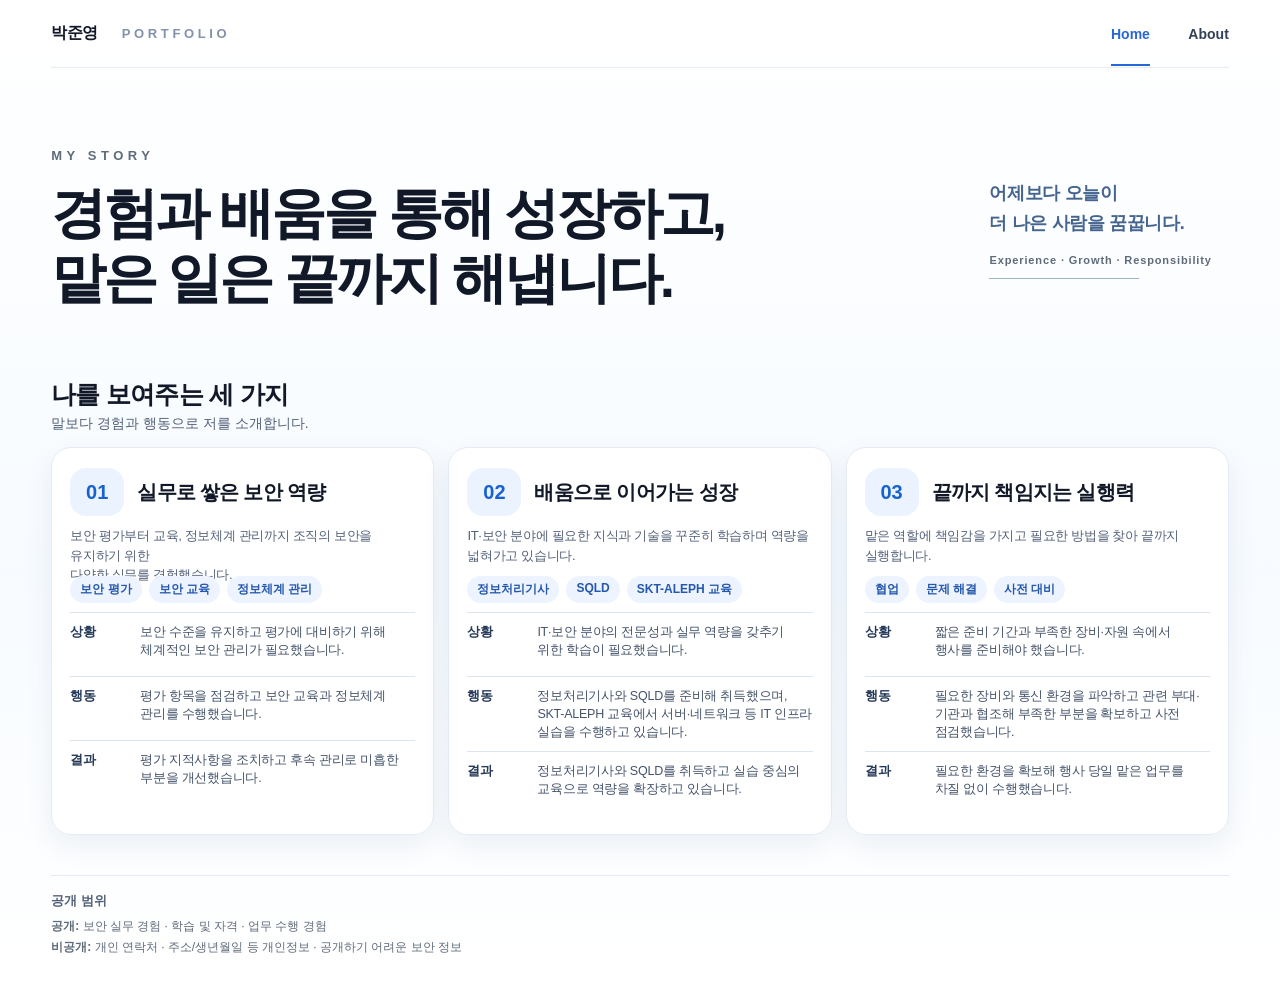
==== index.html @ 5adb41b0 "Add files via upload" ====
<!doctype html>
<html lang="ko">
<head>
<meta charset="utf-8">
<meta name="viewport" content="width=device-width, initial-scale=1">
<title>박준영 | About Me</title>
<style>
*{box-sizing:border-box}
:root{
  --ink:#111827; --muted:#536179; --blue:#2867d8;
  --line:#dbe4f0; --soft:#eef5ff; --bg:#f7fbff;
}
html{scroll-behavior:smooth}
body{
  margin:0;
  font-family:"Pretendard","Noto Sans KR","Malgun Gothic",sans-serif;
  color:var(--ink);
  background:linear-gradient(180deg,#fff 0%,#f7fbff 58%,#fff 100%);
}
.wrap{width:min(1500px,92vw);margin:auto}
header{
  height:68px; display:flex; align-items:center; justify-content:space-between;
  border-bottom:1px solid #e7edf5;
}
.brand{font-weight:900;letter-spacing:-.03em}
.brand span{margin-left:20px;color:#8392aa;font-size:13px;letter-spacing:.28em}
nav a{color:#334155;text-decoration:none;font-weight:700;margin-left:34px;font-size:14px}
nav a.active{color:var(--blue);padding-bottom:22px;border-bottom:2px solid var(--blue)}

.hero{
  min-height:310px;
  display:grid;grid-template-columns:1.12fr .88fr;align-items:center;gap:48px;
  padding:42px 0 30px;
  position:relative;
}
.hero::after{
  content:"";position:absolute;right:-4vw;top:0;width:49%;height:100%;z-index:-1;
  background:linear-gradient(145deg,rgba(232,243,255,.35),rgba(203,225,249,.45));
  border-radius:0 0 0 80px;
}
.eyebrow{color:#5f6b7a;font-size:13px;font-weight:800;letter-spacing:.35em;margin-bottom:18px}
h1{
  margin:0;
  font-size:clamp(48px,4.3vw,70px);
  line-height:1.17;
  letter-spacing:-.055em;
}
h1 .line{display:block}
.hero-note{
  justify-self:end;
  margin-right:10%;
  color:#2d67c7;
  font-size:20px;
  line-height:1.7;
  transform:rotate(-3deg);
  font-weight:700;
}
.hero-note::after{content:"";display:block;width:180px;border-top:2px solid #4b7ed0;margin-top:10px}

.section-head{margin:0 0 14px}
.section-head h2{font-size:25px;margin:0 0 4px;letter-spacing:-.03em}
.section-head p{margin:0;color:var(--muted);font-size:14px}

.cards{display:grid;grid-template-columns:repeat(3,1fr);gap:18px;padding-bottom:30px}
.card{
  background:rgba(255,255,255,.96);
  border:1px solid #e4ebf4;
  border-radius:20px;
  box-shadow:0 10px 28px rgba(31,64,112,.08);
  padding:20px 22px 18px;
}
.card-top{display:flex;align-items:center;gap:13px;margin-bottom:10px}
.num{
  min-width:54px;height:48px;border-radius:16px;background:#eaf3ff;
  color:#1761d1;font-weight:900;font-size:20px;
  display:flex;align-items:center;justify-content:center;
}
.card h3{margin:0;font-size:20px;letter-spacing:-.035em}
.summary{color:var(--muted);font-size:13px;line-height:1.5;margin:0 0 10px}
.tags{display:flex;flex-wrap:wrap;gap:7px;margin-bottom:12px}
.tag{
  background:#edf4ff;color:#2558ad;border-radius:999px;
  padding:5px 10px;font-size:12px;font-weight:800;
}
.details{border-top:1px solid var(--line)}
.row{
  display:grid;grid-template-columns:58px 1fr;gap:12px;
  padding:10px 0;border-bottom:1px solid var(--line);
}
.row:last-child{border-bottom:0;padding-bottom:0}
.label{font-size:13px;font-weight:900;color:#263a59}
.row p{margin:0;color:#44536a;font-size:12.5px;line-height:1.45}
footer{text-align:center;color:#8b9ab0;font-size:11px;letter-spacing:.22em;padding:2px 0 18px}

@media (max-width:999px){
  nav{display:none}
  .hero{grid-template-columns:1fr;min-height:auto;padding:36px 0 24px}
  .hero-note{display:none}
  .hero::after{display:none}
  h1{font-size:clamp(42px,10vw,62px)}
  .cards{grid-template-columns:1fr}
}
@media (min-width:1000px) and (max-height:820px){
  header{height:54px}
  nav a.active{padding-bottom:15px}
  .hero{min-height:235px;padding:25px 0 20px}
  .eyebrow{margin-bottom:10px}
  h1{font-size:52px;line-height:1.12}
  .hero-note{font-size:17px}
  .section-head{margin-bottom:8px}
  .section-head h2{font-size:21px}
  .card{padding:15px 17px 13px}
  .card-top{margin-bottom:7px}
  .num{height:40px;min-width:48px;font-size:17px}
  .card h3{font-size:17px}
  .summary{font-size:12px;margin-bottom:7px}
  .tags{margin-bottom:8px}
  .tag{font-size:11px;padding:4px 8px}
  .row{padding:7px 0;grid-template-columns:50px 1fr;gap:9px}
  .label{font-size:12px}
  .row p{font-size:11.5px;line-height:1.35}
}
@media (prefers-reduced-motion:reduce){html{scroll-behavior:auto}}
</style>

<style>
/* 세 카드의 태그/상황/행동/결과 시작선을 동일하게 정렬 */
@media (min-width:1000px){
  .card{
    display:grid;
    grid-template-rows:auto 3.1em 36px 1fr;
  }
  .card-top{align-self:start}
  .summary{
    min-height:3.1em;
    margin-bottom:0;
  }
  .tags{
    min-height:36px;
    align-content:start;
    margin-bottom:0;
  }
  .details{
    align-self:start;
  }
  .row{
    min-height:64px;
    align-items:start;
  }
}
</style>


<style>
/* 히어로 영역 최종 정리: 오른쪽 별도 구역 없이 하나의 배경 */
.hero{
  grid-template-columns:1.25fr .75fr !important;
  background:transparent !important;
}
.hero::after,
.hero::before{
  display:none !important;
}
.hero-note{
  justify-self:end !important;
  margin-right:4% !important;
  color:#45658f !important;
  font-size:18px !important;
  line-height:1.65 !important;
  transform:none !important;
  letter-spacing:-.02em !important;
}
.hero-note::after{
  width:150px !important;
  border-top:1px solid #9fb3cc !important;
  margin-top:9px !important;
}

/* 카드 문장이 글자 단위로 어색하게 끊기지 않도록 조정 */
.card,
.summary,
.row p{
  word-break:keep-all !important;
  overflow-wrap:break-word !important;
}
.summary{
  letter-spacing:-.025em !important;
}
.row p{
  letter-spacing:-.02em !important;
}

/* 데스크톱에서 필요한 문장은 자연스럽게 다음 줄로 */
@media (min-width:1000px){
  .card{
    padding-left:18px !important;
    padding-right:18px !important;
  }
  .cards{
    gap:14px !important;
  }
}
</style>

<style>
.hero-keywords{
  margin-top:12px;
  font-size:11px;
  font-weight:800;
  letter-spacing:.08em;
  color:#5f6b7a;
  white-space:nowrap;
}
</style>

<style>
.scope{
  margin-top:10px;
  padding:16px 0 22px;
  border-top:1px solid #e4ebf4;
  color:#5f6b7a;
}
.scope h2{
  margin:0 0 7px;
  font-size:13px;
  color:#536179;
}
.scope p{
  margin:3px 0;
  font-size:12px;
  line-height:1.5;
}
</style>


<style>
header nav a{
  position:relative;
}
header nav a.active{
  color:#2867d8;
}
</style>


<style>
header nav a.active{
  color:#2867d8;
}
</style>

</head>
<body>
<header class="wrap">
  <div class="brand">박준영 <span>PORTFOLIO</span></div>
  <nav aria-label="주요 메뉴">
    <a class="active" href="#home">Home</a>
    <a href="#about">About</a>
  </nav>
</header>

<main class="wrap">
  <section class="hero" id="home">
    <div>
      <div class="eyebrow">MY STORY</div>
      <h1><span class="line">경험과 배움을 통해 성장하고,</span><span class="line">맡은 일은 끝까지 해냅니다.</span></h1>
    </div>
    <div class="hero-note" aria-hidden="true">어제보다 오늘이<br>더 나은 사람을 꿈꿉니다.
      <div class="hero-keywords">Experience · Growth · Responsibility</div></div>
  </section>

  <section id="about">
    <div class="section-head">
      <h2>나를 보여주는 세 가지</h2>
      <p>말보다 경험과 행동으로 저를 소개합니다.</p>
    </div>

    <div class="cards" id="experience">
      <article class="card">
        <div class="card-top"><div class="num">01</div><h3>실무로 쌓은 보안 역량</h3></div>
        <p class="summary">보안 평가부터 교육, 정보체계 관리까지 조직의 보안을 유지하기 위한<br>다양한 실무를 경험했습니다.</p>
        <div class="tags"><span class="tag">보안 평가</span><span class="tag">보안 교육</span><span class="tag">정보체계 관리</span></div>
        <div class="details">
          <div class="row"><div class="label">상황</div><p>보안 수준을 유지하고 평가에 대비하기 위해 체계적인 보안 관리가 필요했습니다.</p></div>
          <div class="row"><div class="label">행동</div><p>평가 항목을 점검하고 보안 교육과 정보체계 관리를 수행했습니다.</p></div>
          <div class="row"><div class="label">결과</div><p>평가 지적사항을 조치하고 후속 관리로 미흡한 부분을 개선했습니다.</p></div>
        </div>
      </article>

      <article class="card">
        <div class="card-top"><div class="num">02</div><h3>배움으로 이어가는 성장</h3></div>
        <p class="summary">IT·보안 분야에 필요한 지식과 기술을 꾸준히 학습하며 역량을 넓혀가고 있습니다.</p>
        <div class="tags"><span class="tag">정보처리기사</span><span class="tag">SQLD</span><span class="tag">SKT-ALEPH 교육</span></div>
        <div class="details">
          <div class="row"><div class="label">상황</div><p>IT·보안 분야의 전문성과 실무 역량을 갖추기 위한 학습이 필요했습니다.</p></div>
          <div class="row"><div class="label">행동</div><p>정보처리기사와 SQLD를 준비해 취득했으며, SKT-ALEPH 교육에서 서버·네트워크 등 IT 인프라 실습을 수행하고 있습니다.</p></div>
          <div class="row"><div class="label">결과</div><p>정보처리기사와 SQLD를 취득하고 실습 중심의 교육으로 역량을 확장하고 있습니다.</p></div>
        </div>
      </article>

      <article class="card">
        <div class="card-top"><div class="num">03</div><h3>끝까지 책임지는 실행력</h3></div>
        <p class="summary">맡은 역할에 책임감을 가지고 필요한 방법을 찾아 끝까지 실행합니다.</p>
        <div class="tags"><span class="tag">협업</span><span class="tag">문제 해결</span><span class="tag">사전 대비</span></div>
        <div class="details">
          <div class="row"><div class="label">상황</div><p>짧은 준비 기간과 부족한 장비·자원 속에서 행사를 준비해야 했습니다.</p></div>
          <div class="row"><div class="label">행동</div><p>필요한 장비와 통신 환경을 파악하고 관련 부대·기관과 협조해 부족한 부분을 확보하고 사전 점검했습니다.</p></div>
          <div class="row"><div class="label">결과</div><p>필요한 환경을 확보해 행사 당일 맡은 업무를 차질 없이 수행했습니다.</p></div>
        </div>
      </article>
    </div>
  </section>
</main>

<section class="scope wrap" aria-labelledby="scope-title">
  <h2 id="scope-title">공개 범위</h2>
  <p><strong>공개:</strong> 보안 실무 경험 · 학습 및 자격 · 업무 수행 경험</p>
  <p><strong>비공개:</strong> 개인 연락처 · 주소/생년월일 등 개인정보 · 공개하기 어려운 보안 정보</p>
</section>



<script>
(() => {
  const homeLink = document.querySelector('header nav a[href="#home"]');
  const aboutLink = document.querySelector('header nav a[href="#about"]');
  if (!homeLink || !aboutLink) return;

  function setActive(target) {
    const aboutActive = target === 'about';
    homeLink.classList.toggle('active', !aboutActive);
    aboutLink.classList.toggle('active', aboutActive);
  }

  function updateNav() {
    setActive(window.scrollY > 20 ? 'about' : 'home');
  }

  homeLink.addEventListener('click', () => setActive('home'));
  aboutLink.addEventListener('click', () => setActive('about'));
  window.addEventListener('scroll', updateNav, { passive: true });

  updateNav();
})();
</script>

</body>
</html>
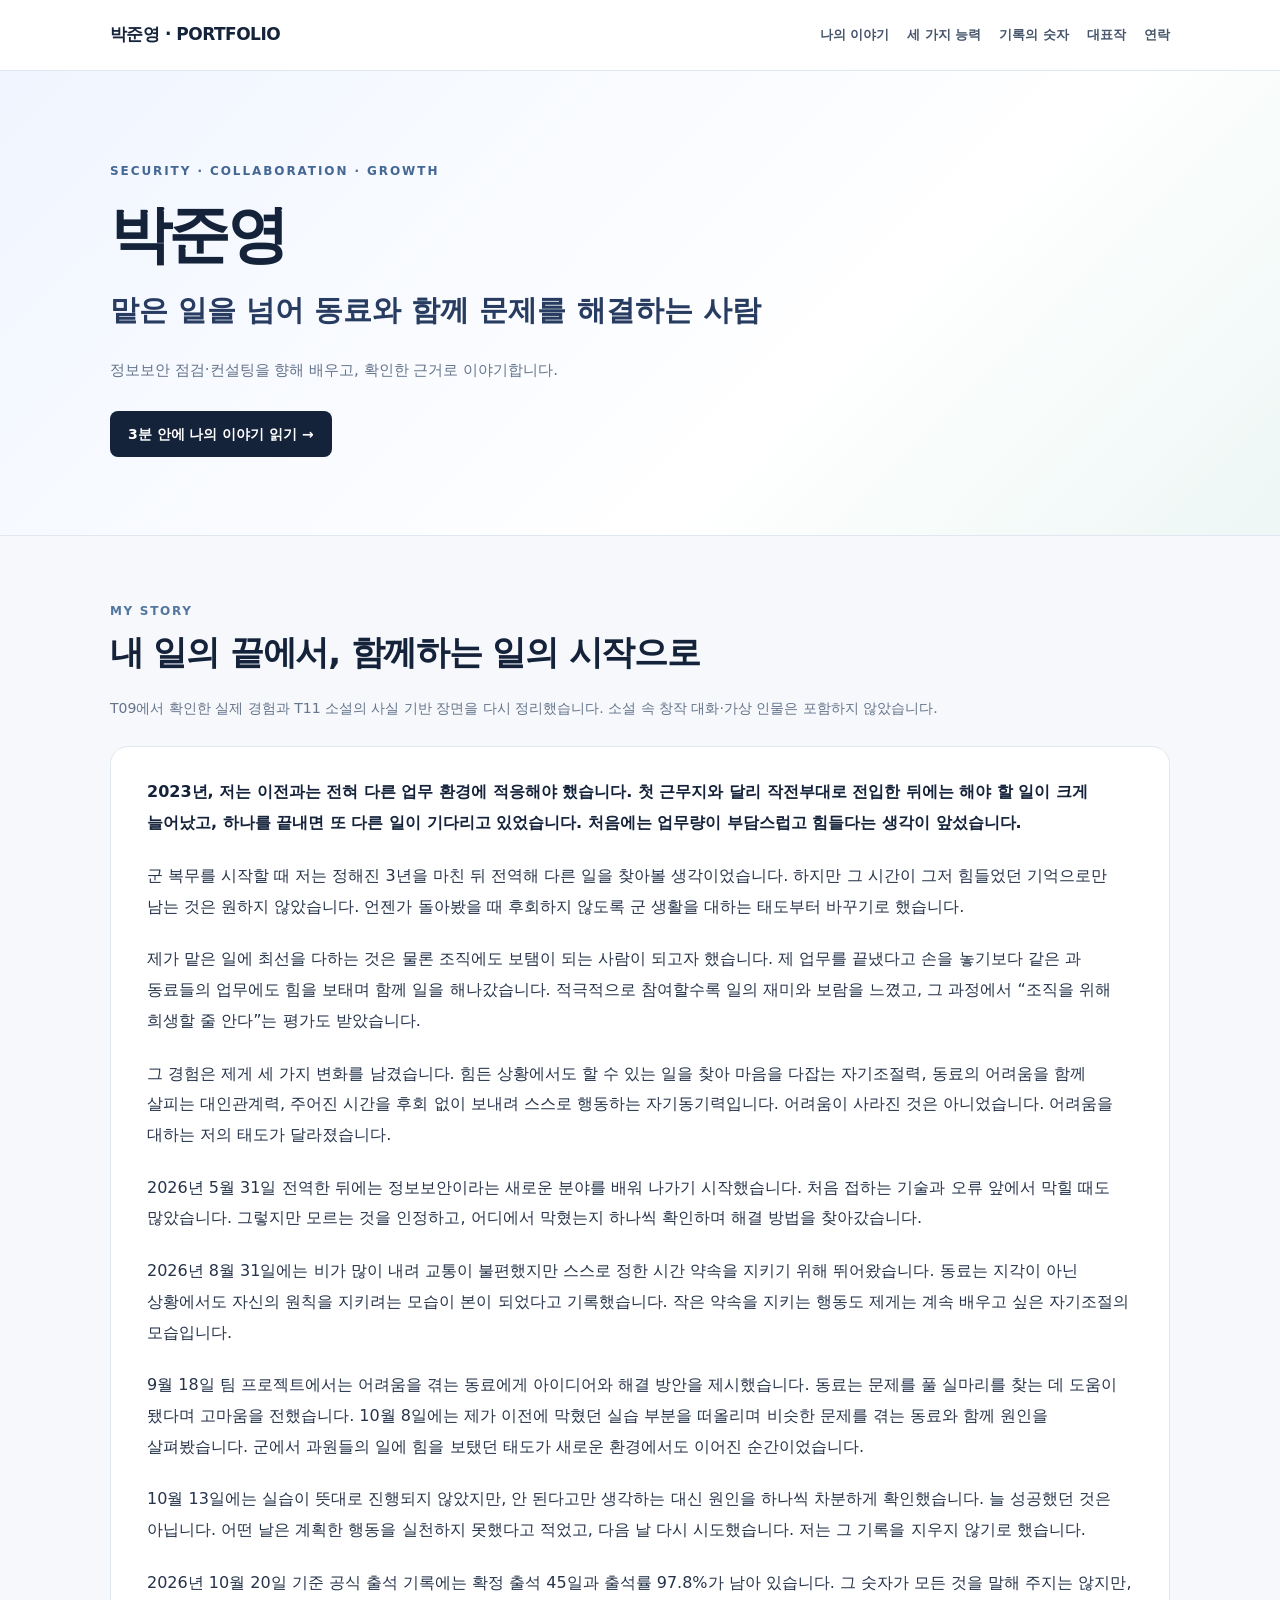
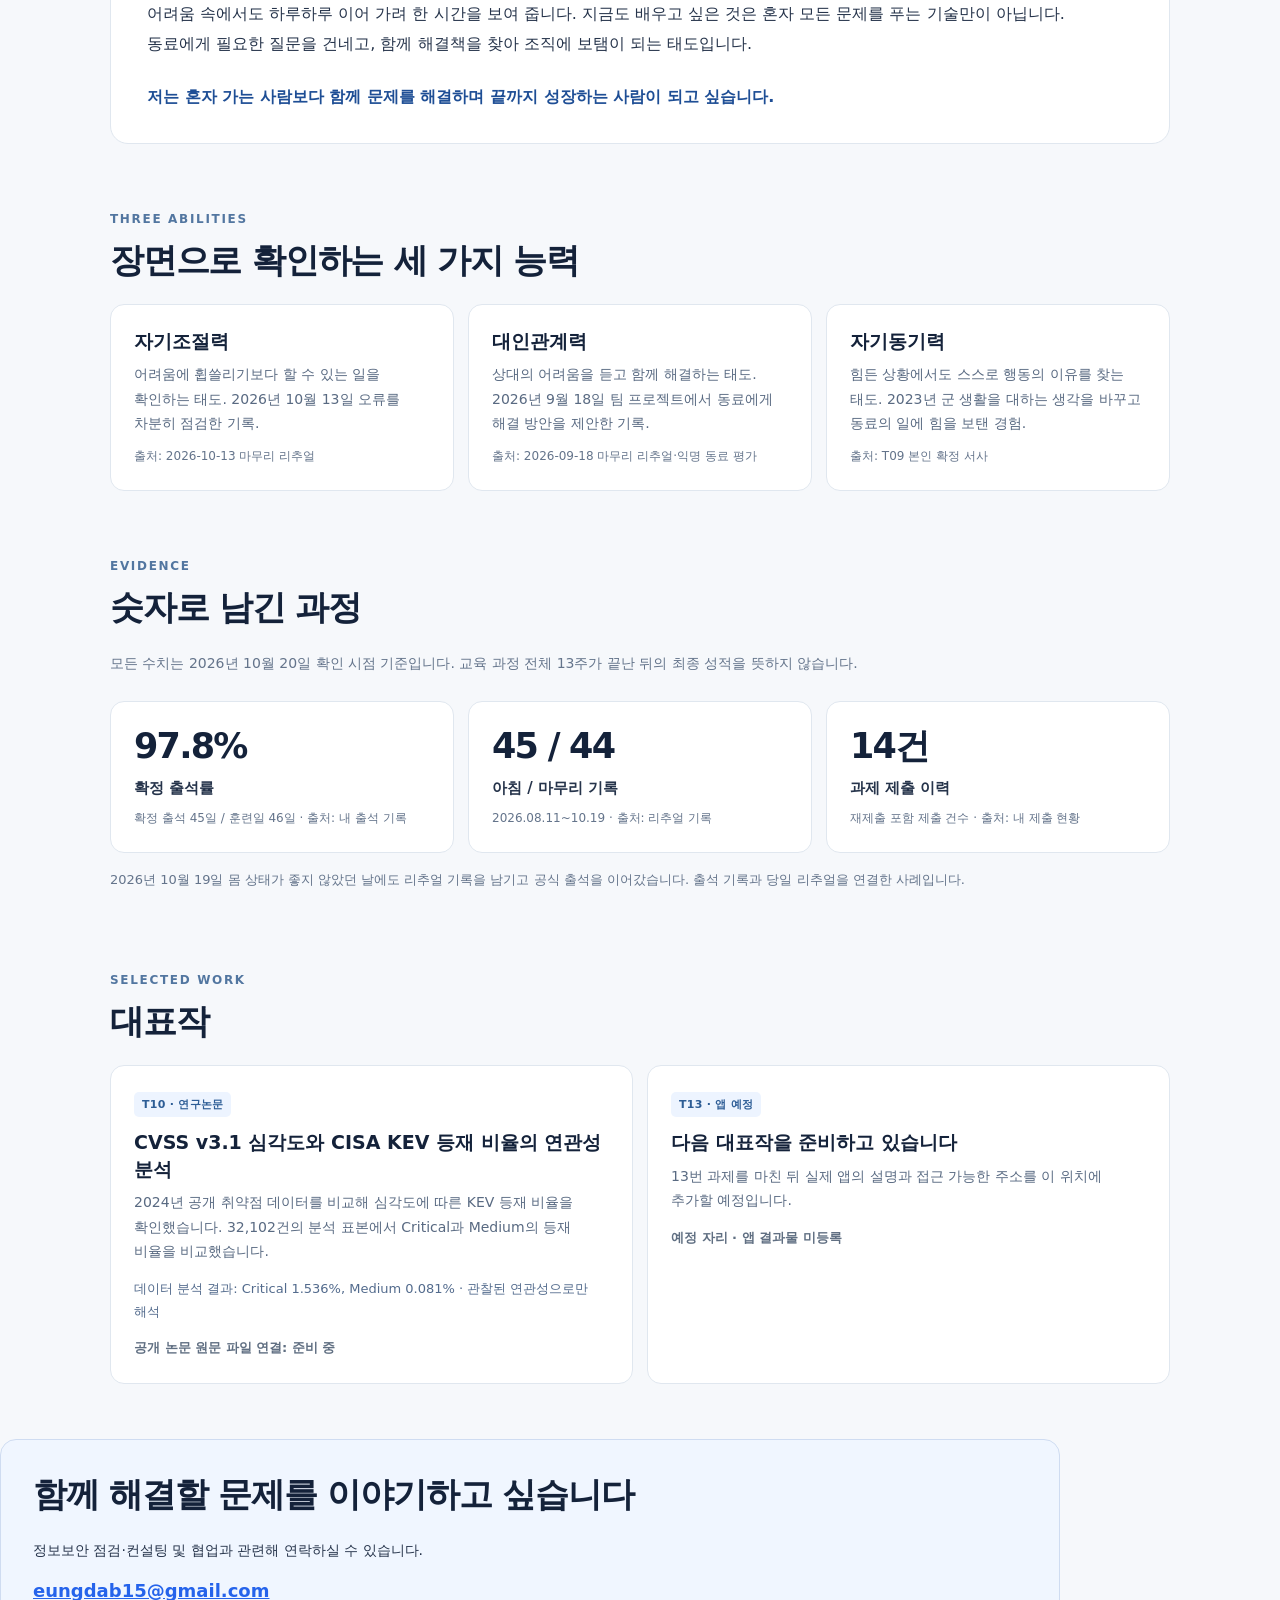
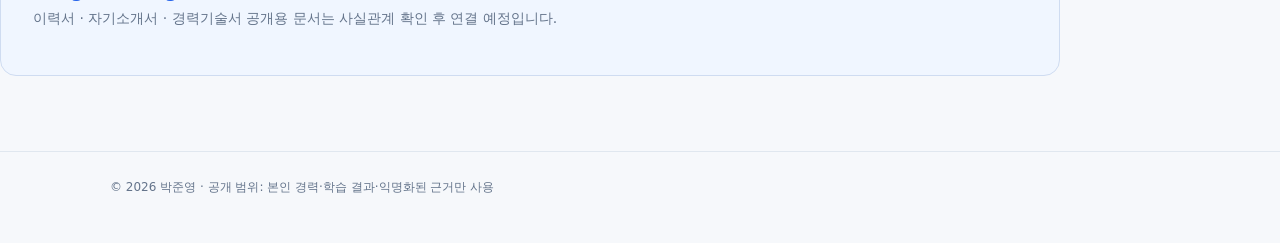
==== commit dff9c78f: "Draft BR-A story-driven portfolio homepage from verified records" ====
--- a/index.html
+++ b/index.html
@@ -3,346 +3,119 @@
 <head>
 <meta charset="utf-8">
 <meta name="viewport" content="width=device-width, initial-scale=1">
-<title>박준영 | About Me</title>
+<meta name="description" content="박준영의 정보보안 포트폴리오. 조직과 함께 문제를 해결하는 과정, 실제 기록, 보안 연구 및 프로젝트를 소개합니다.">
+<title>박준영 | 함께 문제를 해결하는 사람</title>
 <style>
+:root{color-scheme:light;--navy:#14223a;--text:#26344b;--muted:#64748b;--line:#e0e7ef;--blue:#2563eb;--paper:#fff;--bg:#f6f8fb}
 *{box-sizing:border-box}
-:root{
-  --ink:#111827; --muted:#536179; --blue:#2867d8;
-  --line:#dbe4f0; --soft:#eef5ff; --bg:#f7fbff;
-}
-html{scroll-behavior:smooth}
-body{
-  margin:0;
-  font-family:"Pretendard","Noto Sans KR","Malgun Gothic",sans-serif;
-  color:var(--ink);
-  background:linear-gradient(180deg,#fff 0%,#f7fbff 58%,#fff 100%);
-}
-.wrap{width:min(1500px,92vw);margin:auto}
-header{
-  height:68px; display:flex; align-items:center; justify-content:space-between;
-  border-bottom:1px solid #e7edf5;
-}
-.brand{font-weight:900;letter-spacing:-.03em}
-.brand span{margin-left:20px;color:#8392aa;font-size:13px;letter-spacing:.28em}
-nav a{color:#334155;text-decoration:none;font-weight:700;margin-left:34px;font-size:14px}
-nav a.active{color:var(--blue);padding-bottom:22px;border-bottom:2px solid var(--blue)}
-
-.hero{
-  min-height:310px;
-  display:grid;grid-template-columns:1.12fr .88fr;align-items:center;gap:48px;
-  padding:42px 0 30px;
-  position:relative;
-}
-.hero::after{
-  content:"";position:absolute;right:-4vw;top:0;width:49%;height:100%;z-index:-1;
-  background:linear-gradient(145deg,rgba(232,243,255,.35),rgba(203,225,249,.45));
-  border-radius:0 0 0 80px;
-}
-.eyebrow{color:#5f6b7a;font-size:13px;font-weight:800;letter-spacing:.35em;margin-bottom:18px}
-h1{
-  margin:0;
-  font-size:clamp(48px,4.3vw,70px);
-  line-height:1.17;
-  letter-spacing:-.055em;
-}
-h1 .line{display:block}
-.hero-note{
-  justify-self:end;
-  margin-right:10%;
-  color:#2d67c7;
-  font-size:20px;
-  line-height:1.7;
-  transform:rotate(-3deg);
-  font-weight:700;
-}
-.hero-note::after{content:"";display:block;width:180px;border-top:2px solid #4b7ed0;margin-top:10px}
-
-.section-head{margin:0 0 14px}
-.section-head h2{font-size:25px;margin:0 0 4px;letter-spacing:-.03em}
-.section-head p{margin:0;color:var(--muted);font-size:14px}
-
-.cards{display:grid;grid-template-columns:repeat(3,1fr);gap:18px;padding-bottom:30px}
-.card{
-  background:rgba(255,255,255,.96);
-  border:1px solid #e4ebf4;
-  border-radius:20px;
-  box-shadow:0 10px 28px rgba(31,64,112,.08);
-  padding:20px 22px 18px;
-}
-.card-top{display:flex;align-items:center;gap:13px;margin-bottom:10px}
-.num{
-  min-width:54px;height:48px;border-radius:16px;background:#eaf3ff;
-  color:#1761d1;font-weight:900;font-size:20px;
-  display:flex;align-items:center;justify-content:center;
-}
-.card h3{margin:0;font-size:20px;letter-spacing:-.035em}
-.summary{color:var(--muted);font-size:13px;line-height:1.5;margin:0 0 10px}
-.tags{display:flex;flex-wrap:wrap;gap:7px;margin-bottom:12px}
-.tag{
-  background:#edf4ff;color:#2558ad;border-radius:999px;
-  padding:5px 10px;font-size:12px;font-weight:800;
-}
-.details{border-top:1px solid var(--line)}
-.row{
-  display:grid;grid-template-columns:58px 1fr;gap:12px;
-  padding:10px 0;border-bottom:1px solid var(--line);
-}
-.row:last-child{border-bottom:0;padding-bottom:0}
-.label{font-size:13px;font-weight:900;color:#263a59}
-.row p{margin:0;color:#44536a;font-size:12.5px;line-height:1.45}
-footer{text-align:center;color:#8b9ab0;font-size:11px;letter-spacing:.22em;padding:2px 0 18px}
-
-@media (max-width:999px){
-  nav{display:none}
-  .hero{grid-template-columns:1fr;min-height:auto;padding:36px 0 24px}
-  .hero-note{display:none}
-  .hero::after{display:none}
-  h1{font-size:clamp(42px,10vw,62px)}
-  .cards{grid-template-columns:1fr}
-}
-@media (min-width:1000px) and (max-height:820px){
-  header{height:54px}
-  nav a.active{padding-bottom:15px}
-  .hero{min-height:235px;padding:25px 0 20px}
-  .eyebrow{margin-bottom:10px}
-  h1{font-size:52px;line-height:1.12}
-  .hero-note{font-size:17px}
-  .section-head{margin-bottom:8px}
-  .section-head h2{font-size:21px}
-  .card{padding:15px 17px 13px}
-  .card-top{margin-bottom:7px}
-  .num{height:40px;min-width:48px;font-size:17px}
-  .card h3{font-size:17px}
-  .summary{font-size:12px;margin-bottom:7px}
-  .tags{margin-bottom:8px}
-  .tag{font-size:11px;padding:4px 8px}
-  .row{padding:7px 0;grid-template-columns:50px 1fr;gap:9px}
-  .label{font-size:12px}
-  .row p{font-size:11.5px;line-height:1.35}
-}
-@media (prefers-reduced-motion:reduce){html{scroll-behavior:auto}}
+html{scroll-behavior:smooth;scroll-padding-top:86px}
+body{margin:0;color:var(--text);background:var(--bg);font-family:system-ui,-apple-system,"Noto Sans KR","Malgun Gothic",sans-serif;line-height:1.75;word-break:keep-all;overflow-wrap:break-word}
+a{color:var(--blue)}a:focus-visible{outline:3px solid var(--blue);outline-offset:5px;border-radius:3px}
+.container{width:min(1060px,calc(100% - 40px));margin:auto}
+.skip{position:absolute;left:16px;top:-50px;background:#fff;padding:8px;z-index:10}
+.skip:focus{top:10px}
+header{background:#fff;border-bottom:1px solid var(--line)}
+.head{min-height:70px;display:flex;align-items:center;justify-content:space-between;gap:16px}
+.brand{font-size:17px;font-weight:800;letter-spacing:-.03em;color:var(--navy);text-decoration:none}
+nav{display:flex;gap:18px;flex-wrap:wrap}
+nav a{font-size:13px;text-decoration:none;color:#46556b;font-weight:650}
+.hero{background:linear-gradient(135deg,#f0f5ff 0%,#fff 64%,#edf7f5 100%);border-bottom:1px solid var(--line)}
+.hero .container{padding:90px 0 78px}
+.eyebrow{letter-spacing:.16em;text-transform:uppercase;color:#446794;font-size:12px;font-weight:800}
+h1{color:var(--navy);font-size:clamp(38px,6vw,62px);letter-spacing:-.06em;line-height:1.2;margin:16px 0}
+.hero-line{font-size:clamp(20px,3vw,29px);font-weight:700;color:#273c60;line-height:1.55;max-width:780px;margin:8px 0 24px}
+.intro{color:var(--muted);margin:0 0 27px;font-size:15px}
+.link-primary{display:inline-block;border-radius:8px;background:var(--navy);color:#fff;text-decoration:none;padding:11px 18px;font-size:14px;font-weight:700}
+section.content{padding:65px 0 0}
+.section-eyebrow{font-size:12px;text-transform:uppercase;letter-spacing:.14em;color:#5276a0;font-weight:800}
+h2{font-size:clamp(24px,3.5vw,34px);line-height:1.35;color:var(--navy);letter-spacing:-.035em;margin:8px 0 20px}
+.section-desc{color:var(--muted);font-size:14px;margin:0 0 26px}
+.story{padding:30px 36px;background:var(--paper);border:1px solid var(--line);border-radius:18px}
+.story p{font-size:16px;line-height:1.92;margin:0 0 22px}
+.story p:last-child{margin:0}
+.story-first{font-weight:700;color:var(--navy)}
+.story-last{font-weight:800;color:#1e4e95}
+.skill-grid,.stat-grid,.work-grid{display:grid;grid-template-columns:repeat(3,minmax(0,1fr));gap:14px}
+.skill,.stat,.work{padding:23px;border:1px solid var(--line);border-radius:14px;background:var(--paper)}
+.skill h3,.work h3{font-size:19px;line-height:1.4;color:var(--navy);margin:0 0 8px}
+.skill p,.work p{color:#596a82;font-size:14px;line-height:1.75;margin:0}
+.skill .source{font-size:12px;color:var(--muted);margin-top:10px}
+.stat-number{font-size:35px;line-height:1.2;font-weight:850;letter-spacing:-.05em;color:var(--navy)}
+.stat-label{font-size:15px;font-weight:750;margin-top:8px}
+.stat-source{font-size:12px;color:var(--muted);margin-top:7px}
+.scope-note{font-size:13px;color:var(--muted);margin-top:16px}
+.work-grid{grid-template-columns:repeat(2,minmax(0,1fr))}
+.tag{display:inline-block;color:#2d5d96;font-size:11px;font-weight:750;letter-spacing:.025em;background:#edf4ff;border-radius:5px;padding:3px 8px;margin-bottom:12px}
+.work .meta{font-size:13px;margin-top:14px;color:#536b8d}
+.work .notice{font-size:13px;font-weight:700;color:#606f82;margin-top:14px}
+.contact{margin:55px 0 75px;padding:32px;border:1px solid #cfdcf1;border-radius:16px;background:#f0f6ff}
+.contact h2{margin-top:0}
+.contact p{margin:0 0 12px;font-size:14px}
+.contact a{font-size:18px;font-weight:700;overflow-wrap:anywhere}
+footer{border-top:1px solid var(--line);padding:25px 0 45px;color:var(--muted);font-size:12px}
+@media(max-width:740px){.container{width:min(100% - 28px,1060px)}.head{align-items:start;padding:14px 0;flex-direction:column;gap:8px}nav{gap:12px}.hero .container{padding:58px 0}.story{padding:23px 20px}.story p{font-size:15px}.skill-grid,.stat-grid,.work-grid{grid-template-columns:1fr}}
+@media(prefers-reduced-motion:reduce){html{scroll-behavior:auto}}
 </style>
-
-<style>
-/* 세 카드의 태그/상황/행동/결과 시작선을 동일하게 정렬 */
-@media (min-width:1000px){
-  .card{
-    display:grid;
-    grid-template-rows:auto 3.1em 36px 1fr;
-  }
-  .card-top{align-self:start}
-  .summary{
-    min-height:3.1em;
-    margin-bottom:0;
-  }
-  .tags{
-    min-height:36px;
-    align-content:start;
-    margin-bottom:0;
-  }
-  .details{
-    align-self:start;
-  }
-  .row{
-    min-height:64px;
-    align-items:start;
-  }
-}
-</style>
-
-
-<style>
-/* 히어로 영역 최종 정리: 오른쪽 별도 구역 없이 하나의 배경 */
-.hero{
-  grid-template-columns:1.25fr .75fr !important;
-  background:transparent !important;
-}
-.hero::after,
-.hero::before{
-  display:none !important;
-}
-.hero-note{
-  justify-self:end !important;
-  margin-right:4% !important;
-  color:#45658f !important;
-  font-size:18px !important;
-  line-height:1.65 !important;
-  transform:none !important;
-  letter-spacing:-.02em !important;
-}
-.hero-note::after{
-  width:150px !important;
-  border-top:1px solid #9fb3cc !important;
-  margin-top:9px !important;
-}
-
-/* 카드 문장이 글자 단위로 어색하게 끊기지 않도록 조정 */
-.card,
-.summary,
-.row p{
-  word-break:keep-all !important;
-  overflow-wrap:break-word !important;
-}
-.summary{
-  letter-spacing:-.025em !important;
-}
-.row p{
-  letter-spacing:-.02em !important;
-}
-
-/* 데스크톱에서 필요한 문장은 자연스럽게 다음 줄로 */
-@media (min-width:1000px){
-  .card{
-    padding-left:18px !important;
-    padding-right:18px !important;
-  }
-  .cards{
-    gap:14px !important;
-  }
-}
-</style>
-
-<style>
-.hero-keywords{
-  margin-top:12px;
-  font-size:11px;
-  font-weight:800;
-  letter-spacing:.08em;
-  color:#5f6b7a;
-  white-space:nowrap;
-}
-</style>
-
-<style>
-.scope{
-  margin-top:10px;
-  padding:16px 0 22px;
-  border-top:1px solid #e4ebf4;
-  color:#5f6b7a;
-}
-.scope h2{
-  margin:0 0 7px;
-  font-size:13px;
-  color:#536179;
-}
-.scope p{
-  margin:3px 0;
-  font-size:12px;
-  line-height:1.5;
-}
-</style>
-
-
-<style>
-header nav a{
-  position:relative;
-}
-header nav a.active{
-  color:#2867d8;
-}
-</style>
-
-
-<style>
-header nav a.active{
-  color:#2867d8;
-}
-</style>
-
 </head>
 <body>
-<header class="wrap">
-  <div class="brand">박준영 <span>PORTFOLIO</span></div>
-  <nav aria-label="주요 메뉴">
-    <a class="active" href="#home">Home</a>
-    <a href="#about">About</a>
-  </nav>
-</header>
-
-<main class="wrap">
-  <section class="hero" id="home">
-    <div>
-      <div class="eyebrow">MY STORY</div>
-      <h1><span class="line">경험과 배움을 통해 성장하고,</span><span class="line">맡은 일은 끝까지 해냅니다.</span></h1>
-    </div>
-    <div class="hero-note" aria-hidden="true">어제보다 오늘이<br>더 나은 사람을 꿈꿉니다.
-      <div class="hero-keywords">Experience · Growth · Responsibility</div></div>
-  </section>
-
-  <section id="about">
-    <div class="section-head">
-      <h2>나를 보여주는 세 가지</h2>
-      <p>말보다 경험과 행동으로 저를 소개합니다.</p>
-    </div>
-
-    <div class="cards" id="experience">
-      <article class="card">
-        <div class="card-top"><div class="num">01</div><h3>실무로 쌓은 보안 역량</h3></div>
-        <p class="summary">보안 평가부터 교육, 정보체계 관리까지 조직의 보안을 유지하기 위한<br>다양한 실무를 경험했습니다.</p>
-        <div class="tags"><span class="tag">보안 평가</span><span class="tag">보안 교육</span><span class="tag">정보체계 관리</span></div>
-        <div class="details">
-          <div class="row"><div class="label">상황</div><p>보안 수준을 유지하고 평가에 대비하기 위해 체계적인 보안 관리가 필요했습니다.</p></div>
-          <div class="row"><div class="label">행동</div><p>평가 항목을 점검하고 보안 교육과 정보체계 관리를 수행했습니다.</p></div>
-          <div class="row"><div class="label">결과</div><p>평가 지적사항을 조치하고 후속 관리로 미흡한 부분을 개선했습니다.</p></div>
-        </div>
-      </article>
-
-      <article class="card">
-        <div class="card-top"><div class="num">02</div><h3>배움으로 이어가는 성장</h3></div>
-        <p class="summary">IT·보안 분야에 필요한 지식과 기술을 꾸준히 학습하며 역량을 넓혀가고 있습니다.</p>
-        <div class="tags"><span class="tag">정보처리기사</span><span class="tag">SQLD</span><span class="tag">SKT-ALEPH 교육</span></div>
-        <div class="details">
-          <div class="row"><div class="label">상황</div><p>IT·보안 분야의 전문성과 실무 역량을 갖추기 위한 학습이 필요했습니다.</p></div>
-          <div class="row"><div class="label">행동</div><p>정보처리기사와 SQLD를 준비해 취득했으며, SKT-ALEPH 교육에서 서버·네트워크 등 IT 인프라 실습을 수행하고 있습니다.</p></div>
-          <div class="row"><div class="label">결과</div><p>정보처리기사와 SQLD를 취득하고 실습 중심의 교육으로 역량을 확장하고 있습니다.</p></div>
-        </div>
-      </article>
-
-      <article class="card">
-        <div class="card-top"><div class="num">03</div><h3>끝까지 책임지는 실행력</h3></div>
-        <p class="summary">맡은 역할에 책임감을 가지고 필요한 방법을 찾아 끝까지 실행합니다.</p>
-        <div class="tags"><span class="tag">협업</span><span class="tag">문제 해결</span><span class="tag">사전 대비</span></div>
-        <div class="details">
-          <div class="row"><div class="label">상황</div><p>짧은 준비 기간과 부족한 장비·자원 속에서 행사를 준비해야 했습니다.</p></div>
-          <div class="row"><div class="label">행동</div><p>필요한 장비와 통신 환경을 파악하고 관련 부대·기관과 협조해 부족한 부분을 확보하고 사전 점검했습니다.</p></div>
-          <div class="row"><div class="label">결과</div><p>필요한 환경을 확보해 행사 당일 맡은 업무를 차질 없이 수행했습니다.</p></div>
-        </div>
-      </article>
-    </div>
-  </section>
+<a class="skip" href="#main">본문으로 건너뛰기</a>
+<header><div class="container head"><a class="brand" href="#home">박준영 · PORTFOLIO</a>
+<nav aria-label="주요 메뉴"><a href="#story">나의 이야기</a><a href="#strengths">세 가지 능력</a><a href="#evidence">기록의 숫자</a><a href="#projects">대표작</a><a href="#contact">연락</a></nav></div></header>
+<main id="main">
+<section class="hero" id="home"><div class="container">
+<div class="eyebrow">Security · Collaboration · Growth</div>
+<h1>박준영</h1>
+<p class="hero-line">맡은 일을 넘어 동료와 함께 문제를 해결하는 사람</p>
+<p class="intro">정보보안 점검·컨설팅을 향해 배우고, 확인한 근거로 이야기합니다.</p>
+<a class="link-primary" href="#story">3분 안에 나의 이야기 읽기 →</a>
+</div></section>
+<section class="content container" id="story" aria-labelledby="story-title">
+<div class="section-eyebrow">My story</div>
+<h2 id="story-title">내 일의 끝에서, 함께하는 일의 시작으로</h2>
+<p class="section-desc">T09에서 확인한 실제 경험과 T11 소설의 사실 기반 장면을 다시 정리했습니다. 소설 속 창작 대화·가상 인물은 포함하지 않았습니다.</p>
+<article class="story">
+<p class="story-first">2023년, 저는 이전과는 전혀 다른 업무 환경에 적응해야 했습니다. 첫 근무지와 달리 작전부대로 전입한 뒤에는 해야 할 일이 크게 늘어났고, 하나를 끝내면 또 다른 일이 기다리고 있었습니다. 처음에는 업무량이 부담스럽고 힘들다는 생각이 앞섰습니다.</p>
+<p>군 복무를 시작할 때 저는 정해진 3년을 마친 뒤 전역해 다른 일을 찾아볼 생각이었습니다. 하지만 그 시간이 그저 힘들었던 기억으로만 남는 것은 원하지 않았습니다. 언젠가 돌아봤을 때 후회하지 않도록 군 생활을 대하는 태도부터 바꾸기로 했습니다.</p>
+<p>제가 맡은 일에 최선을 다하는 것은 물론 조직에도 보탬이 되는 사람이 되고자 했습니다. 제 업무를 끝냈다고 손을 놓기보다 같은 과 동료들의 업무에도 힘을 보태며 함께 일을 해나갔습니다. 적극적으로 참여할수록 일의 재미와 보람을 느꼈고, 그 과정에서 “조직을 위해 희생할 줄 안다”는 평가도 받았습니다.</p>
+<p>그 경험은 제게 세 가지 변화를 남겼습니다. 힘든 상황에서도 할 수 있는 일을 찾아 마음을 다잡는 자기조절력, 동료의 어려움을 함께 살피는 대인관계력, 주어진 시간을 후회 없이 보내려 스스로 행동하는 자기동기력입니다. 어려움이 사라진 것은 아니었습니다. 어려움을 대하는 저의 태도가 달라졌습니다.</p>
+<p>2026년 5월 31일 전역한 뒤에는 정보보안이라는 새로운 분야를 배워 나가기 시작했습니다. 처음 접하는 기술과 오류 앞에서 막힐 때도 많았습니다. 그렇지만 모르는 것을 인정하고, 어디에서 막혔는지 하나씩 확인하며 해결 방법을 찾아갔습니다.</p>
+<p>2026년 8월 31일에는 비가 많이 내려 교통이 불편했지만 스스로 정한 시간 약속을 지키기 위해 뛰어왔습니다. 동료는 지각이 아닌 상황에서도 자신의 원칙을 지키려는 모습이 본이 되었다고 기록했습니다. 작은 약속을 지키는 행동도 제게는 계속 배우고 싶은 자기조절의 모습입니다.</p>
+<p>9월 18일 팀 프로젝트에서는 어려움을 겪는 동료에게 아이디어와 해결 방안을 제시했습니다. 동료는 문제를 풀 실마리를 찾는 데 도움이 됐다며 고마움을 전했습니다. 10월 8일에는 제가 이전에 막혔던 실습 부분을 떠올리며 비슷한 문제를 겪는 동료와 함께 원인을 살펴봤습니다. 군에서 과원들의 일에 힘을 보탰던 태도가 새로운 환경에서도 이어진 순간이었습니다.</p>
+<p>10월 13일에는 실습이 뜻대로 진행되지 않았지만, 안 된다고만 생각하는 대신 원인을 하나씩 차분하게 확인했습니다. 늘 성공했던 것은 아닙니다. 어떤 날은 계획한 행동을 실천하지 못했다고 적었고, 다음 날 다시 시도했습니다. 저는 그 기록을 지우지 않기로 했습니다.</p>
+<p>2026년 10월 20일 기준 공식 출석 기록에는 확정 출석 45일과 출석률 97.8%가 남아 있습니다. 그 숫자가 모든 것을 말해 주지는 않지만, 어려움 속에서도 하루하루 이어 가려 한 시간을 보여 줍니다. 지금도 배우고 싶은 것은 혼자 모든 문제를 푸는 기술만이 아닙니다. 동료에게 필요한 질문을 건네고, 함께 해결책을 찾아 조직에 보탬이 되는 태도입니다.</p>
+<p class="story-last">저는 혼자 가는 사람보다 함께 문제를 해결하며 끝까지 성장하는 사람이 되고 싶습니다.</p>
+</article>
+</section>
+<section class="content container" id="strengths" aria-labelledby="skills-title">
+<div class="section-eyebrow">Three abilities</div><h2 id="skills-title">장면으로 확인하는 세 가지 능력</h2>
+<div class="skill-grid">
+<article class="skill"><h3>자기조절력</h3><p>어려움에 휩쓸리기보다 할 수 있는 일을 확인하는 태도. 2026년 10월 13일 오류를 차분히 점검한 기록.</p><p class="source">출처: 2026-10-13 마무리 리추얼</p></article>
+<article class="skill"><h3>대인관계력</h3><p>상대의 어려움을 듣고 함께 해결하는 태도. 2026년 9월 18일 팀 프로젝트에서 동료에게 해결 방안을 제안한 기록.</p><p class="source">출처: 2026-09-18 마무리 리추얼·익명 동료 평가</p></article>
+<article class="skill"><h3>자기동기력</h3><p>힘든 상황에서도 스스로 행동의 이유를 찾는 태도. 2023년 군 생활을 대하는 생각을 바꾸고 동료의 일에 힘을 보탠 경험.</p><p class="source">출처: T09 본인 확정 서사</p></article>
+</div>
+</section>
+<section class="content container" id="evidence" aria-labelledby="evidence-title">
+<div class="section-eyebrow">Evidence</div><h2 id="evidence-title">숫자로 남긴 과정</h2>
+<p class="section-desc">모든 수치는 2026년 10월 20일 확인 시점 기준입니다. 교육 과정 전체 13주가 끝난 뒤의 최종 성적을 뜻하지 않습니다.</p>
+<div class="stat-grid">
+<div class="stat"><div class="stat-number">97.8%</div><div class="stat-label">확정 출석률</div><div class="stat-source">확정 출석 45일 / 훈련일 46일 · 출처: 내 출석 기록</div></div>
+<div class="stat"><div class="stat-number">45 / 44</div><div class="stat-label">아침 / 마무리 기록</div><div class="stat-source">2026.08.11~10.19 · 출처: 리추얼 기록</div></div>
+<div class="stat"><div class="stat-number">14건</div><div class="stat-label">과제 제출 이력</div><div class="stat-source">재제출 포함 제출 건수 · 출처: 내 제출 현황</div></div>
+</div><p class="scope-note">2026년 10월 19일 몸 상태가 좋지 않았던 날에도 리추얼 기록을 남기고 공식 출석을 이어갔습니다. 출석 기록과 당일 리추얼을 연결한 사례입니다.</p>
+</section>
+<section class="content container" id="projects" aria-labelledby="projects-title">
+<div class="section-eyebrow">Selected work</div><h2 id="projects-title">대표작</h2>
+<div class="work-grid">
+<article class="work"><span class="tag">T10 · 연구논문</span><h3>CVSS v3.1 심각도와 CISA KEV 등재 비율의 연관성 분석</h3><p>2024년 공개 취약점 데이터를 비교해 심각도에 따른 KEV 등재 비율을 확인했습니다. 32,102건의 분석 표본에서 Critical과 Medium의 등재 비율을 비교했습니다.</p><p class="meta">데이터 분석 결과: Critical 1.536%, Medium 0.081% · 관찰된 연관성으로만 해석</p><p class="notice">공개 논문 원문 파일 연결: 준비 중</p></article>
+<article class="work"><span class="tag">T13 · 앱 예정</span><h3>다음 대표작을 준비하고 있습니다</h3><p>13번 과제를 마친 뒤 실제 앱의 설명과 접근 가능한 주소를 이 위치에 추가할 예정입니다.</p><p class="notice">예정 자리 · 앱 결과물 미등록</p></article>
+</div>
+</section>
+<section class="container contact" id="contact" aria-labelledby="contact-title">
+<h2 id="contact-title">함께 해결할 문제를 이야기하고 싶습니다</h2>
+<p>정보보안 점검·컨설팅 및 협업과 관련해 연락하실 수 있습니다.</p>
+<a href="mailto:eungdab15@gmail.com">eungdab15@gmail.com</a>
+<p class="scope-note">이력서 · 자기소개서 · 경력기술서 공개용 문서는 사실관계 확인 후 연결 예정입니다.</p>
+</section>
 </main>
-
-<section class="scope wrap" aria-labelledby="scope-title">
-  <h2 id="scope-title">공개 범위</h2>
-  <p><strong>공개:</strong> 보안 실무 경험 · 학습 및 자격 · 업무 수행 경험</p>
-  <p><strong>비공개:</strong> 개인 연락처 · 주소/생년월일 등 개인정보 · 공개하기 어려운 보안 정보</p>
-</section>
-
-
-
-<script>
-(() => {
-  const homeLink = document.querySelector('header nav a[href="#home"]');
-  const aboutLink = document.querySelector('header nav a[href="#about"]');
-  if (!homeLink || !aboutLink) return;
-
-  function setActive(target) {
-    const aboutActive = target === 'about';
-    homeLink.classList.toggle('active', !aboutActive);
-    aboutLink.classList.toggle('active', aboutActive);
-  }
-
-  function updateNav() {
-    setActive(window.scrollY > 20 ? 'about' : 'home');
-  }
-
-  homeLink.addEventListener('click', () => setActive('home'));
-  aboutLink.addEventListener('click', () => setActive('about'));
-  window.addEventListener('scroll', updateNav, { passive: true });
-
-  updateNav();
-})();
-</script>
-
-</body>
-</html>
+<footer><div class="container">© 2026 박준영 · 공개 범위: 본인 경력·학습 결과·익명화된 근거만 사용</div></footer>
+</body></html>
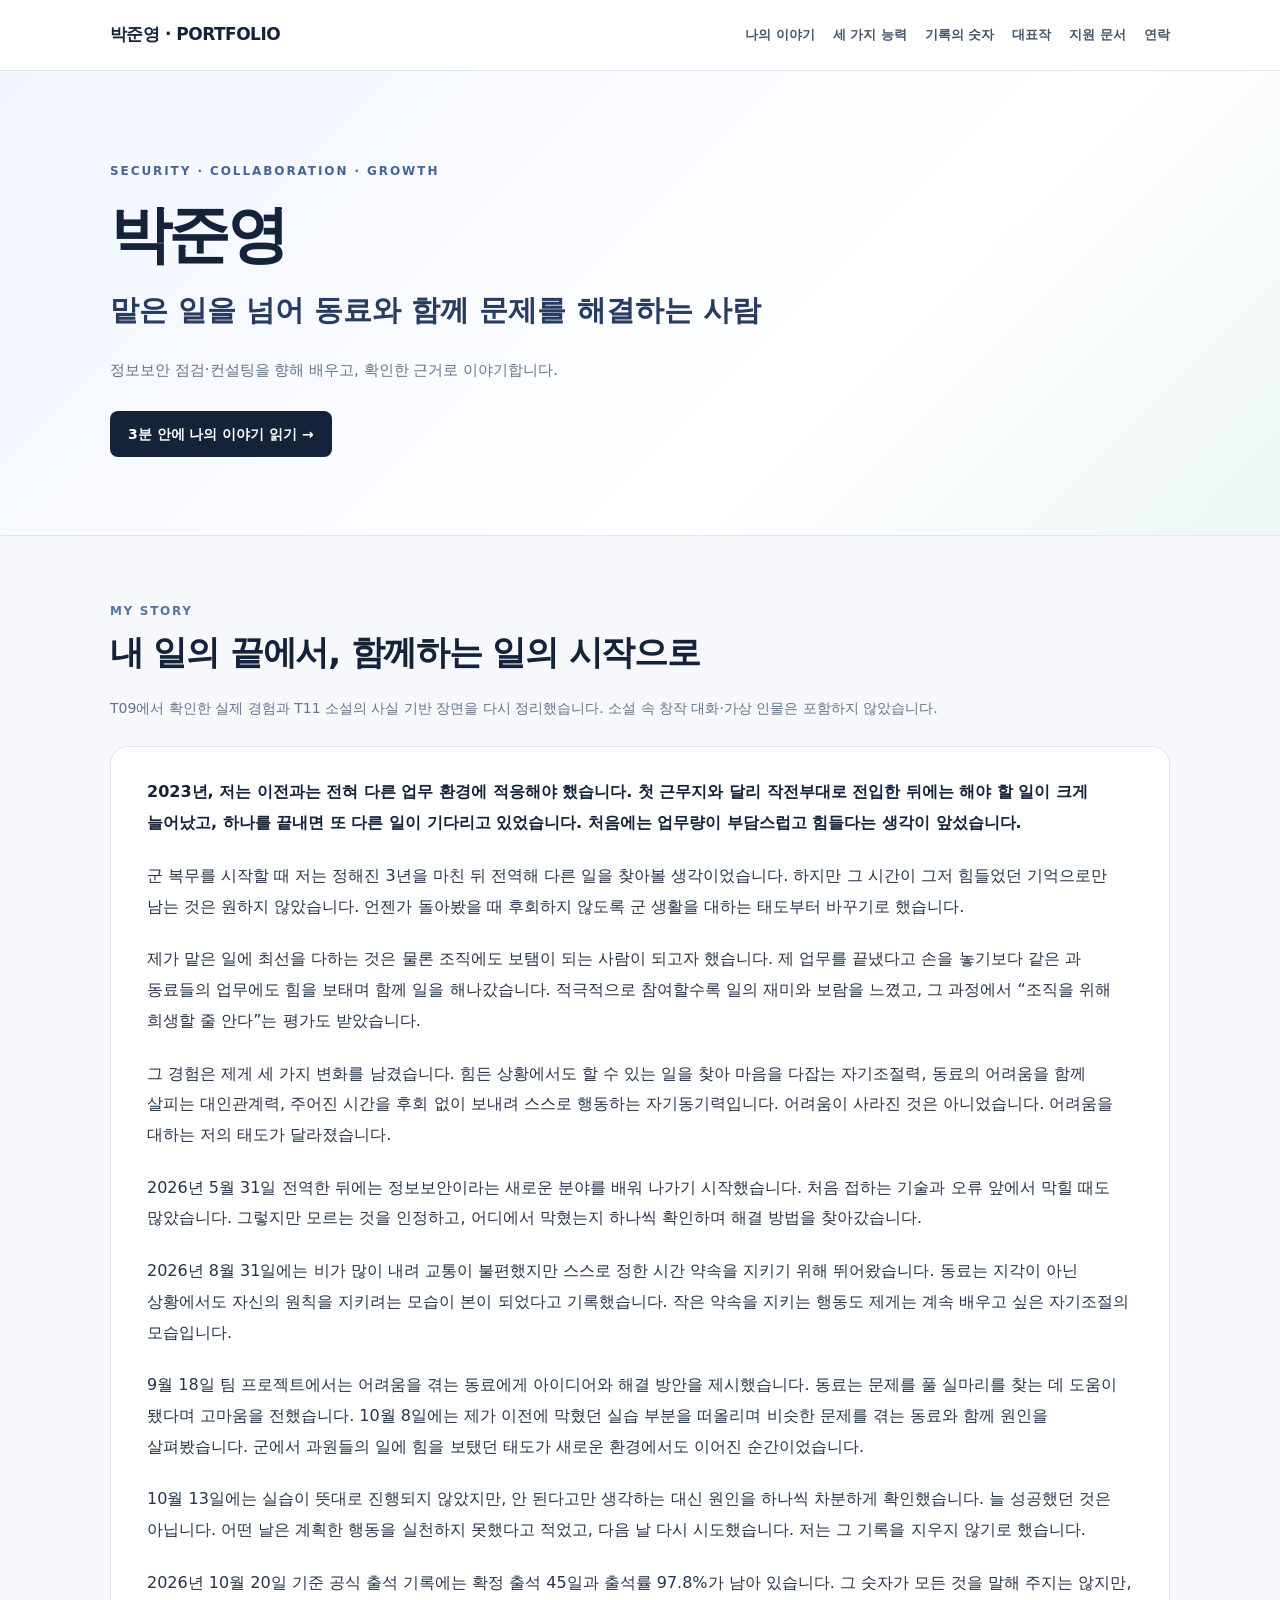
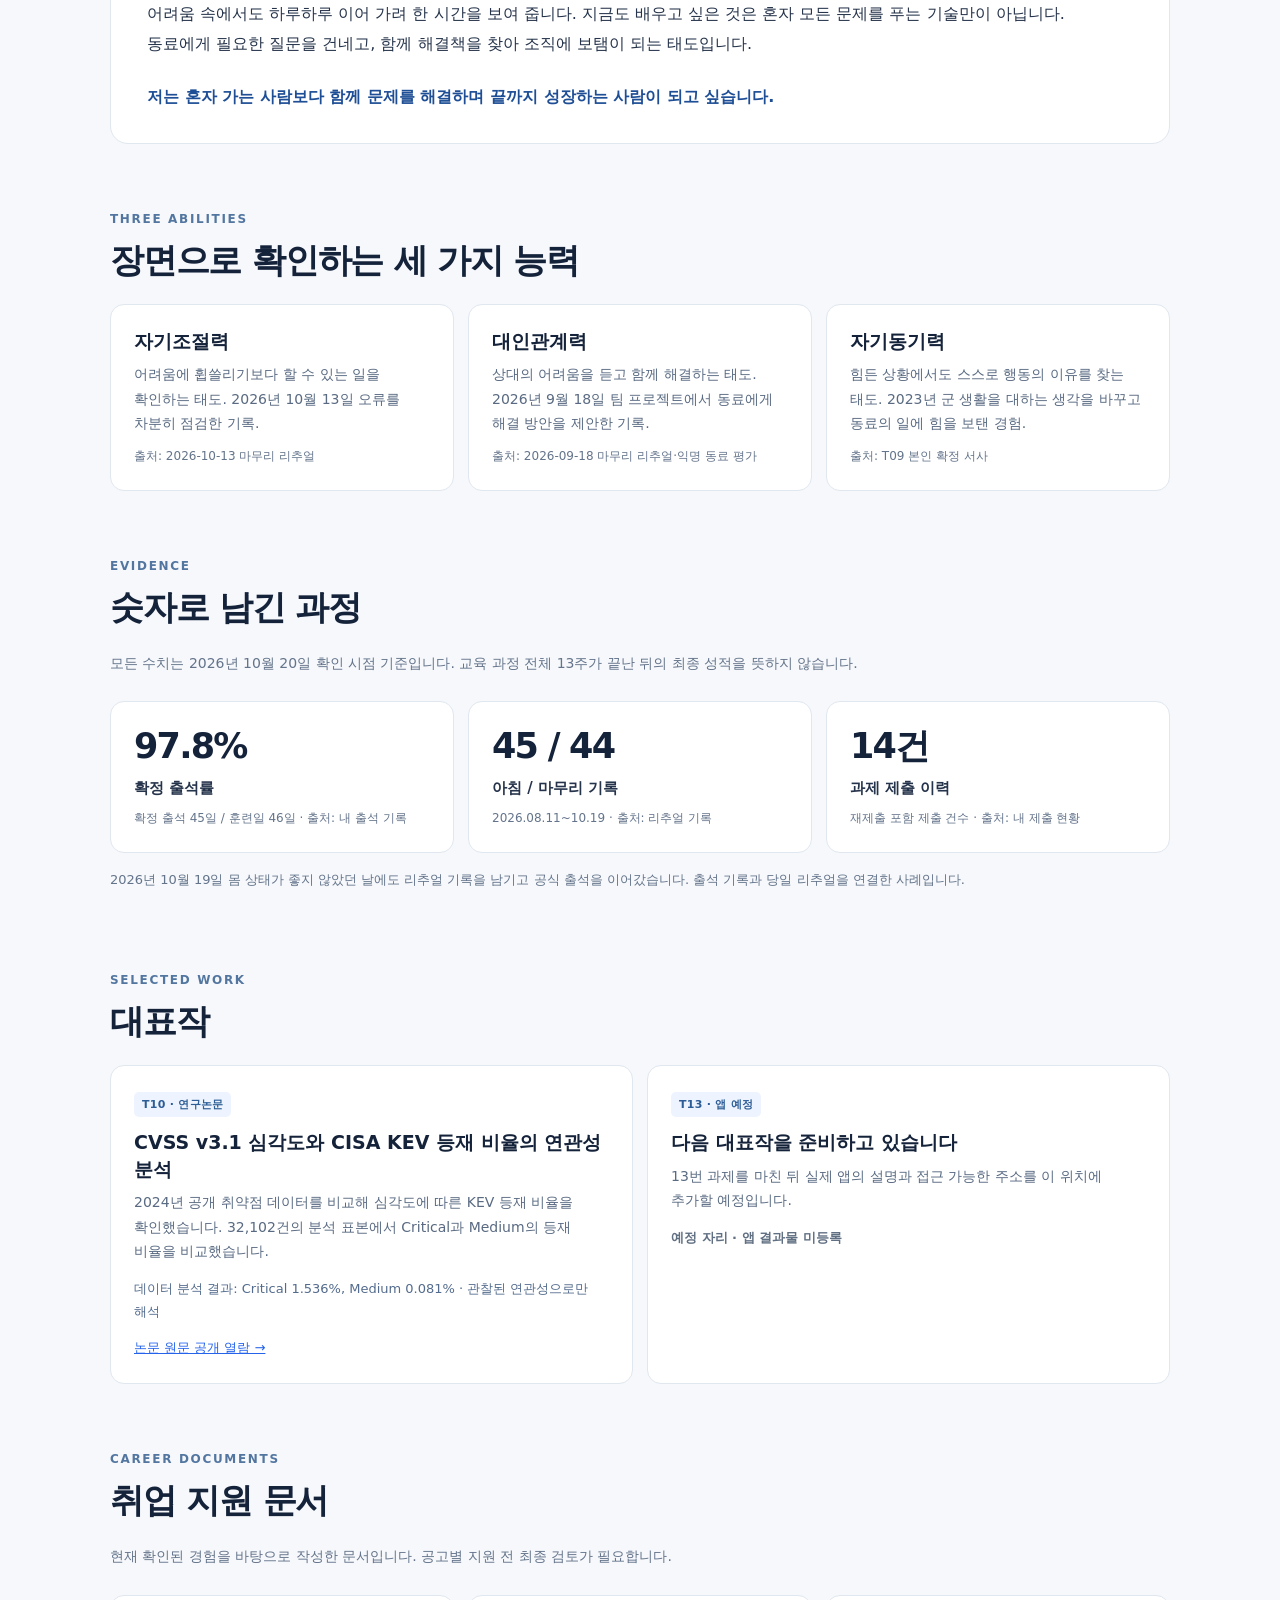
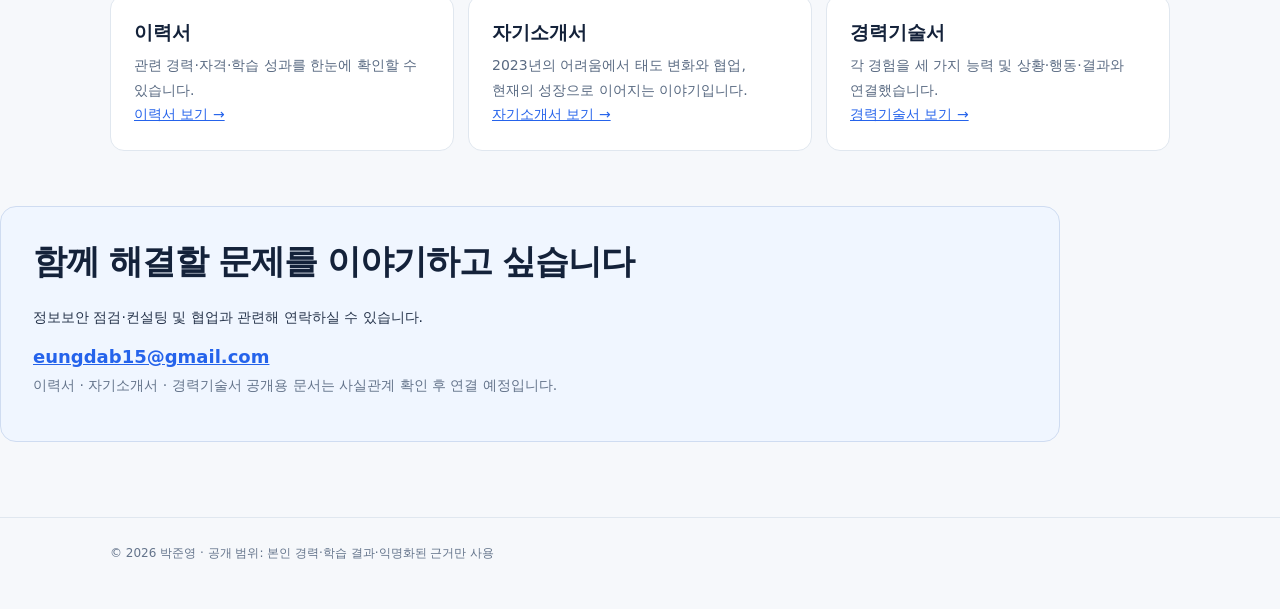
==== commit c66679f9: "Link public T10 paper and career documents; wire evidence updater" ====
--- a/index.html
+++ b/index.html
@@ -60,7 +60,7 @@
 <body>
 <a class="skip" href="#main">본문으로 건너뛰기</a>
 <header><div class="container head"><a class="brand" href="#home">박준영 · PORTFOLIO</a>
-<nav aria-label="주요 메뉴"><a href="#story">나의 이야기</a><a href="#strengths">세 가지 능력</a><a href="#evidence">기록의 숫자</a><a href="#projects">대표작</a><a href="#contact">연락</a></nav></div></header>
+<nav aria-label="주요 메뉴"><a href="#story">나의 이야기</a><a href="#strengths">세 가지 능력</a><a href="#evidence">기록의 숫자</a><a href="#projects">대표작</a><a href="#documents">지원 문서</a><a href="#contact">연락</a></nav></div></header>
 <main id="main">
 <section class="hero" id="home"><div class="container">
 <div class="eyebrow">Security · Collaboration · Growth</div>
@@ -98,17 +98,27 @@
 <div class="section-eyebrow">Evidence</div><h2 id="evidence-title">숫자로 남긴 과정</h2>
 <p class="section-desc">모든 수치는 2026년 10월 20일 확인 시점 기준입니다. 교육 과정 전체 13주가 끝난 뒤의 최종 성적을 뜻하지 않습니다.</p>
 <div class="stat-grid">
-<div class="stat"><div class="stat-number">97.8%</div><div class="stat-label">확정 출석률</div><div class="stat-source">확정 출석 45일 / 훈련일 46일 · 출처: 내 출석 기록</div></div>
-<div class="stat"><div class="stat-number">45 / 44</div><div class="stat-label">아침 / 마무리 기록</div><div class="stat-source">2026.08.11~10.19 · 출처: 리추얼 기록</div></div>
-<div class="stat"><div class="stat-number">14건</div><div class="stat-label">과제 제출 이력</div><div class="stat-source">재제출 포함 제출 건수 · 출처: 내 제출 현황</div></div>
+<div class="stat"><div class="stat-number" id="bra-attendance-rate">97.8%</div><div class="stat-label">확정 출석률</div><div class="stat-source">확정 출석 45일 / 훈련일 46일 · 출처: 내 출석 기록</div></div>
+<div class="stat"><div class="stat-number" id="bra-ritual-stats">45 / 44</div><div class="stat-label">아침 / 마무리 기록</div><div class="stat-source">2026.08.11~10.19 · 출처: 리추얼 기록</div></div>
+<div class="stat"><div class="stat-number" id="bra-submission-count">14건</div><div class="stat-label">과제 제출 이력</div><div class="stat-source">재제출 포함 제출 건수 · 출처: 내 제출 현황</div></div>
 </div><p class="scope-note">2026년 10월 19일 몸 상태가 좋지 않았던 날에도 리추얼 기록을 남기고 공식 출석을 이어갔습니다. 출석 기록과 당일 리추얼을 연결한 사례입니다.</p>
 </section>
 <section class="content container" id="projects" aria-labelledby="projects-title">
 <div class="section-eyebrow">Selected work</div><h2 id="projects-title">대표작</h2>
 <div class="work-grid">
-<article class="work"><span class="tag">T10 · 연구논문</span><h3>CVSS v3.1 심각도와 CISA KEV 등재 비율의 연관성 분석</h3><p>2024년 공개 취약점 데이터를 비교해 심각도에 따른 KEV 등재 비율을 확인했습니다. 32,102건의 분석 표본에서 Critical과 Medium의 등재 비율을 비교했습니다.</p><p class="meta">데이터 분석 결과: Critical 1.536%, Medium 0.081% · 관찰된 연관성으로만 해석</p><p class="notice">공개 논문 원문 파일 연결: 준비 중</p></article>
+<article class="work"><span class="tag">T10 · 연구논문</span><h3>CVSS v3.1 심각도와 CISA KEV 등재 비율의 연관성 분석</h3><p>2024년 공개 취약점 데이터를 비교해 심각도에 따른 KEV 등재 비율을 확인했습니다. 32,102건의 분석 표본에서 Critical과 Medium의 등재 비율을 비교했습니다.</p><p class="meta">데이터 분석 결과: Critical 1.536%, Medium 0.081% · 관찰된 연관성으로만 해석</p><p class="meta"><a href="https://github.com/junyeong-lab/Project/blob/br-a-draft-20261020/research/T10_연구논문.md" target="_blank" rel="noopener noreferrer">논문 원문 공개 열람 →</a></p></article>
 <article class="work"><span class="tag">T13 · 앱 예정</span><h3>다음 대표작을 준비하고 있습니다</h3><p>13번 과제를 마친 뒤 실제 앱의 설명과 접근 가능한 주소를 이 위치에 추가할 예정입니다.</p><p class="notice">예정 자리 · 앱 결과물 미등록</p></article>
 </div>
+</section>
+<section class="content container" id="documents" aria-labelledby="documents-title">
+<div class="section-eyebrow">Career documents</div><h2 id="documents-title">취업 지원 문서</h2>
+<p class="section-desc">현재 확인된 경험을 바탕으로 작성한 문서입니다. 공고별 지원 전 최종 검토가 필요합니다.</p>
+<div class="skill-grid">
+<article class="skill"><h3>이력서</h3><p>관련 경력·자격·학습 성과를 한눈에 확인할 수 있습니다.</p><p class="meta"><a href="https://github.com/junyeong-lab/Project/blob/br-a-draft-20261020/documents/BR-A_이력서_박준영.md" target="_blank" rel="noopener noreferrer">이력서 보기 →</a></p></article>
+<article class="skill"><h3>자기소개서</h3><p>2023년의 어려움에서 태도 변화와 협업, 현재의 성장으로 이어지는 이야기입니다.</p><p class="meta"><a href="https://github.com/junyeong-lab/Project/blob/br-a-draft-20261020/documents/BR-A_자기소개서_박준영.md" target="_blank" rel="noopener noreferrer">자기소개서 보기 →</a></p></article>
+<article class="skill"><h3>경력기술서</h3><p>각 경험을 세 가지 능력 및 상황·행동·결과와 연결했습니다.</p><p class="meta"><a href="https://github.com/junyeong-lab/Project/blob/br-a-draft-20261020/documents/BR-A_경력기술서_박준영.md" target="_blank" rel="noopener noreferrer">경력기술서 보기 →</a></p></article>
+</div>
+<div id="bra-approved-section" hidden><h3>직접 승인한 새로운 기록</h3><div id="bra-approved-paragraphs"></div></div>
 </section>
 <section class="container contact" id="contact" aria-labelledby="contact-title">
 <h2 id="contact-title">함께 해결할 문제를 이야기하고 싶습니다</h2>
@@ -118,4 +128,28 @@
 </section>
 </main>
 <footer><div class="container">© 2026 박준영 · 공개 범위: 본인 경력·학습 결과·익명화된 근거만 사용</div></footer>
+<script src="./site-data.js"></script>
+<script>
+(function(){
+  const data=window.BRA_DATA;
+  if(!data || !data.metrics)return;
+  const m=data.metrics;
+  const set=(id,value)=>{const el=document.getElementById(id);if(el)el.textContent=value;};
+  set('bra-attendance-rate',m.attendance_rate_percent.toFixed(1)+'%');
+  set('bra-ritual-stats',m.ritual_morning_entries+' / '+m.ritual_evening_entries);
+  set('bra-submission-count',m.submission_entries_including_resubmissions+'건');
+  if(Array.isArray(data.approved_paragraphs) && data.approved_paragraphs.length){
+    const section=document.getElementById('bra-approved-section');
+    const holder=document.getElementById('bra-approved-paragraphs');
+    if(section && holder){
+      for(const item of data.approved_paragraphs){
+        const p=document.createElement('p');
+        p.textContent=(item.date||'')+' — '+(item.candidate||'')+' (출처: '+(item.source||'')+')';
+        holder.appendChild(p);
+      }
+      section.hidden=false;
+    }
+  }
+})();
+</script>
 </body></html>
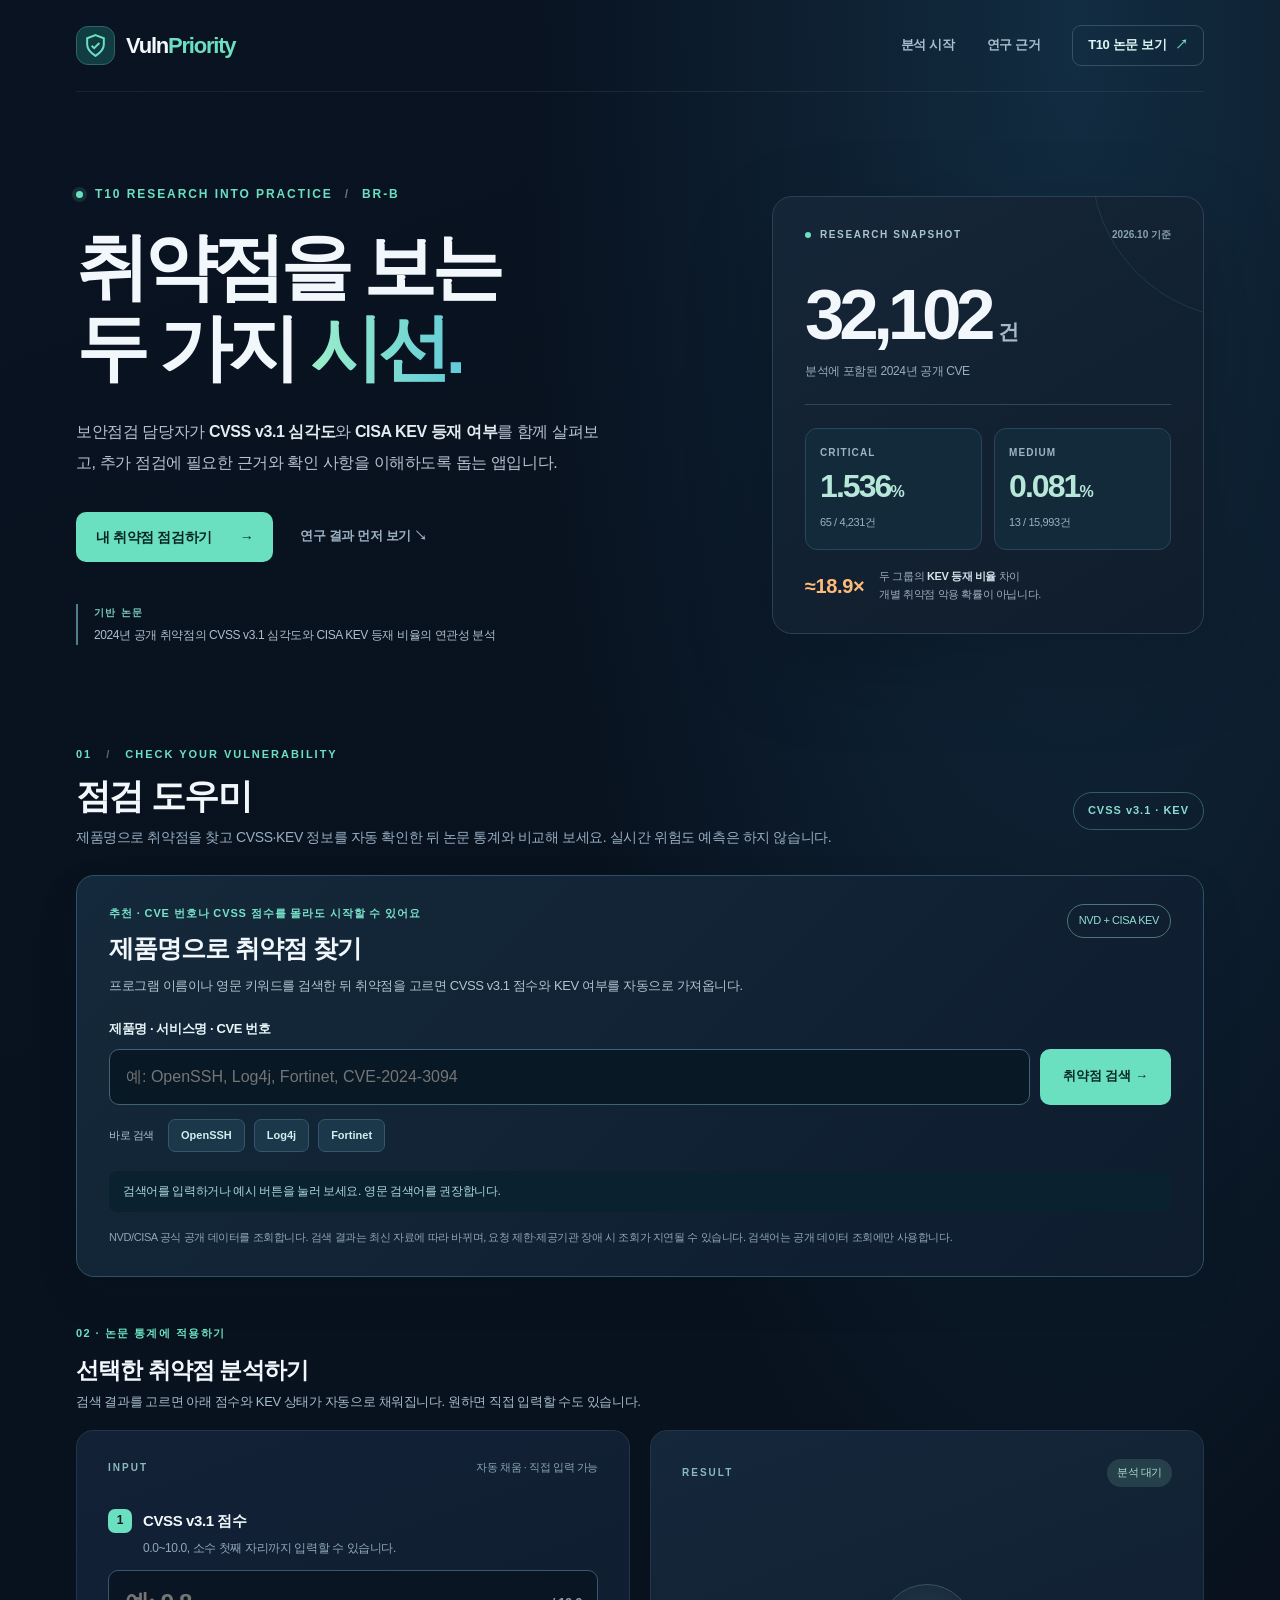
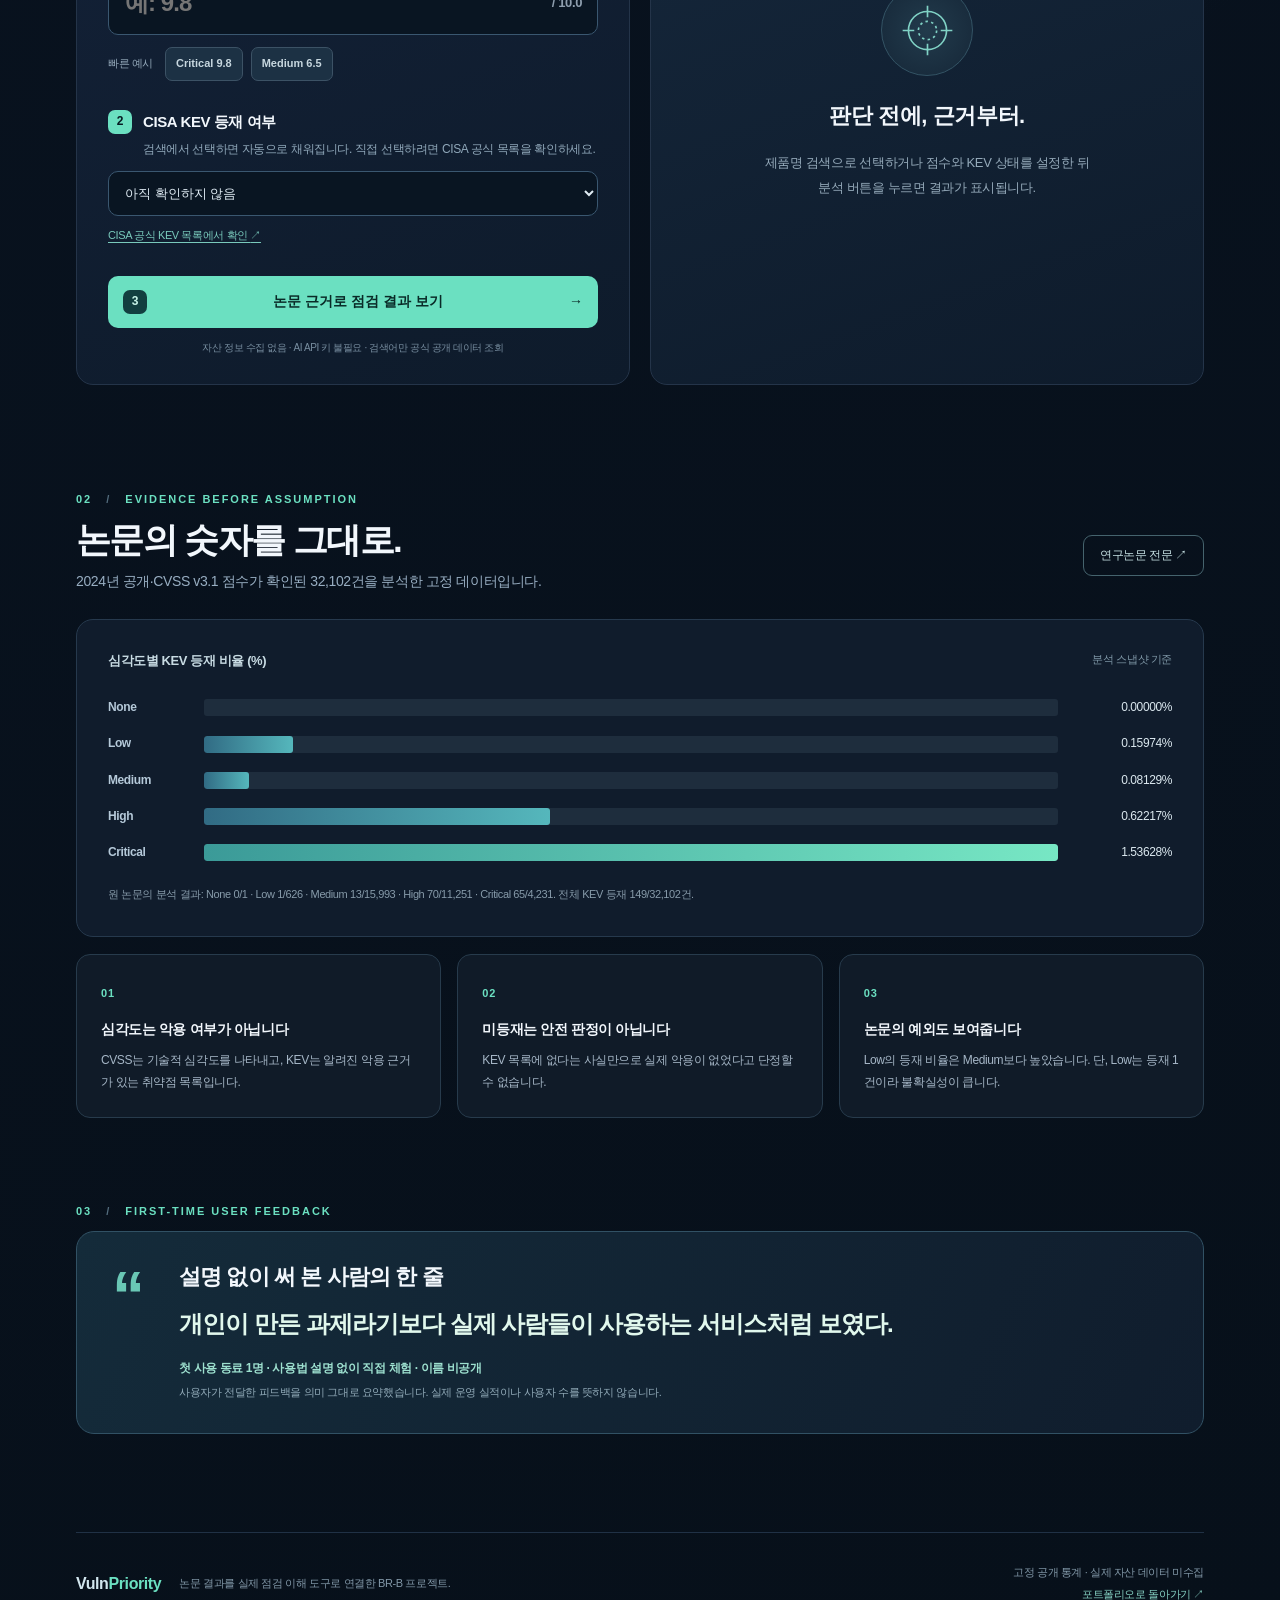
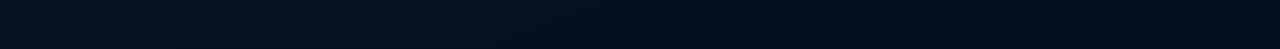
==== commit c7fb91c9: "BR-B: isolated final v2 source and submission evidence snapshot" ====
--- a/index.html
+++ b/index.html
@@ -1,155 +1,80 @@
 <!doctype html>
 <html lang="ko">
 <head>
-<meta charset="utf-8">
-<meta name="viewport" content="width=device-width, initial-scale=1">
-<meta name="description" content="박준영의 정보보안 포트폴리오. 조직과 함께 문제를 해결하는 과정, 실제 기록, 보안 연구 및 프로젝트를 소개합니다.">
-<title>박준영 | 함께 문제를 해결하는 사람</title>
-<style>
-:root{color-scheme:light;--navy:#14223a;--text:#26344b;--muted:#64748b;--line:#e0e7ef;--blue:#2563eb;--paper:#fff;--bg:#f6f8fb}
-*{box-sizing:border-box}
-html{scroll-behavior:smooth;scroll-padding-top:86px}
-body{margin:0;color:var(--text);background:var(--bg);font-family:system-ui,-apple-system,"Noto Sans KR","Malgun Gothic",sans-serif;line-height:1.75;word-break:keep-all;overflow-wrap:break-word}
-a{color:var(--blue)}a:focus-visible{outline:3px solid var(--blue);outline-offset:5px;border-radius:3px}
-.container{width:min(1060px,calc(100% - 40px));margin:auto}
-.skip{position:absolute;left:16px;top:-50px;background:#fff;padding:8px;z-index:10}
-.skip:focus{top:10px}
-header{background:#fff;border-bottom:1px solid var(--line)}
-.head{min-height:70px;display:flex;align-items:center;justify-content:space-between;gap:16px}
-.brand{font-size:17px;font-weight:800;letter-spacing:-.03em;color:var(--navy);text-decoration:none}
-nav{display:flex;gap:18px;flex-wrap:wrap}
-nav a{font-size:13px;text-decoration:none;color:#46556b;font-weight:650}
-.hero{background:linear-gradient(135deg,#f0f5ff 0%,#fff 64%,#edf7f5 100%);border-bottom:1px solid var(--line)}
-.hero .container{padding:90px 0 78px}
-.eyebrow{letter-spacing:.16em;text-transform:uppercase;color:#446794;font-size:12px;font-weight:800}
-h1{color:var(--navy);font-size:clamp(38px,6vw,62px);letter-spacing:-.06em;line-height:1.2;margin:16px 0}
-.hero-line{font-size:clamp(20px,3vw,29px);font-weight:700;color:#273c60;line-height:1.55;max-width:780px;margin:8px 0 24px}
-.intro{color:var(--muted);margin:0 0 27px;font-size:15px}
-.link-primary{display:inline-block;border-radius:8px;background:var(--navy);color:#fff;text-decoration:none;padding:11px 18px;font-size:14px;font-weight:700}
-section.content{padding:65px 0 0}
-.section-eyebrow{font-size:12px;text-transform:uppercase;letter-spacing:.14em;color:#5276a0;font-weight:800}
-h2{font-size:clamp(24px,3.5vw,34px);line-height:1.35;color:var(--navy);letter-spacing:-.035em;margin:8px 0 20px}
-.section-desc{color:var(--muted);font-size:14px;margin:0 0 26px}
-.story{padding:30px 36px;background:var(--paper);border:1px solid var(--line);border-radius:18px}
-.story p{font-size:16px;line-height:1.92;margin:0 0 22px}
-.story p:last-child{margin:0}
-.story-first{font-weight:700;color:var(--navy)}
-.story-last{font-weight:800;color:#1e4e95}
-.skill-grid,.stat-grid,.work-grid{display:grid;grid-template-columns:repeat(3,minmax(0,1fr));gap:14px}
-.skill,.stat,.work{padding:23px;border:1px solid var(--line);border-radius:14px;background:var(--paper)}
-.skill h3,.work h3{font-size:19px;line-height:1.4;color:var(--navy);margin:0 0 8px}
-.skill p,.work p{color:#596a82;font-size:14px;line-height:1.75;margin:0}
-.skill .source{font-size:12px;color:var(--muted);margin-top:10px}
-.stat-number{font-size:35px;line-height:1.2;font-weight:850;letter-spacing:-.05em;color:var(--navy)}
-.stat-label{font-size:15px;font-weight:750;margin-top:8px}
-.stat-source{font-size:12px;color:var(--muted);margin-top:7px}
-.scope-note{font-size:13px;color:var(--muted);margin-top:16px}
-.work-grid{grid-template-columns:repeat(2,minmax(0,1fr))}
-.tag{display:inline-block;color:#2d5d96;font-size:11px;font-weight:750;letter-spacing:.025em;background:#edf4ff;border-radius:5px;padding:3px 8px;margin-bottom:12px}
-.work .meta{font-size:13px;margin-top:14px;color:#536b8d}
-.work .notice{font-size:13px;font-weight:700;color:#606f82;margin-top:14px}
-.contact{margin:55px 0 75px;padding:32px;border:1px solid #cfdcf1;border-radius:16px;background:#f0f6ff}
-.contact h2{margin-top:0}
-.contact p{margin:0 0 12px;font-size:14px}
-.contact a{font-size:18px;font-weight:700;overflow-wrap:anywhere}
-footer{border-top:1px solid var(--line);padding:25px 0 45px;color:var(--muted);font-size:12px}
-@media(max-width:740px){.container{width:min(100% - 28px,1060px)}.head{align-items:start;padding:14px 0;flex-direction:column;gap:8px}nav{gap:12px}.hero .container{padding:58px 0}.story{padding:23px 20px}.story p{font-size:15px}.skill-grid,.stat-grid,.work-grid{grid-template-columns:1fr}}
-@media(prefers-reduced-motion:reduce){html{scroll-behavior:auto}}
-</style>
+  <meta charset="UTF-8">
+  <meta name="viewport" content="width=device-width,initial-scale=1">
+  <meta name="color-scheme" content="dark">
+  <meta name="description" content="T10 연구 결과를 바탕으로 CVSS v3.1 등급과 CISA KEV 등재 여부를 함께 이해하는 취약점 점검 도우미">
+  <title>VulnPriority — 취약점 점검 의사결정 도우미</title>
+  <link rel="stylesheet" href="./styles.css">
+  <script src="./core.js" defer></script>
+  <script src="./app.js" defer></script>
+  <script src="./search-ui.js" defer></script>
 </head>
 <body>
-<a class="skip" href="#main">본문으로 건너뛰기</a>
-<header><div class="container head"><a class="brand" href="#home">박준영 · PORTFOLIO</a>
-<nav aria-label="주요 메뉴"><a href="#story">나의 이야기</a><a href="#strengths">세 가지 능력</a><a href="#evidence">기록의 숫자</a><a href="#projects">대표작</a><a href="#documents">지원 문서</a><a href="#contact">연락</a></nav></div></header>
-<main id="main">
-<section class="hero" id="home"><div class="container">
-<div class="eyebrow">Security · Collaboration · Growth</div>
-<h1>박준영</h1>
-<p class="hero-line">맡은 일을 넘어 동료와 함께 문제를 해결하는 사람</p>
-<p class="intro">정보보안 점검·컨설팅을 향해 배우고, 확인한 근거로 이야기합니다.</p>
-<a class="link-primary" href="#story">3분 안에 나의 이야기 읽기 →</a>
-</div></section>
-<section class="content container" id="story" aria-labelledby="story-title">
-<div class="section-eyebrow">My story</div>
-<h2 id="story-title">내 일의 끝에서, 함께하는 일의 시작으로</h2>
-<p class="section-desc">T09에서 확인한 실제 경험과 T11 소설의 사실 기반 장면을 다시 정리했습니다. 소설 속 창작 대화·가상 인물은 포함하지 않았습니다.</p>
-<article class="story">
-<p class="story-first">2023년, 저는 이전과는 전혀 다른 업무 환경에 적응해야 했습니다. 첫 근무지와 달리 작전부대로 전입한 뒤에는 해야 할 일이 크게 늘어났고, 하나를 끝내면 또 다른 일이 기다리고 있었습니다. 처음에는 업무량이 부담스럽고 힘들다는 생각이 앞섰습니다.</p>
-<p>군 복무를 시작할 때 저는 정해진 3년을 마친 뒤 전역해 다른 일을 찾아볼 생각이었습니다. 하지만 그 시간이 그저 힘들었던 기억으로만 남는 것은 원하지 않았습니다. 언젠가 돌아봤을 때 후회하지 않도록 군 생활을 대하는 태도부터 바꾸기로 했습니다.</p>
-<p>제가 맡은 일에 최선을 다하는 것은 물론 조직에도 보탬이 되는 사람이 되고자 했습니다. 제 업무를 끝냈다고 손을 놓기보다 같은 과 동료들의 업무에도 힘을 보태며 함께 일을 해나갔습니다. 적극적으로 참여할수록 일의 재미와 보람을 느꼈고, 그 과정에서 “조직을 위해 희생할 줄 안다”는 평가도 받았습니다.</p>
-<p>그 경험은 제게 세 가지 변화를 남겼습니다. 힘든 상황에서도 할 수 있는 일을 찾아 마음을 다잡는 자기조절력, 동료의 어려움을 함께 살피는 대인관계력, 주어진 시간을 후회 없이 보내려 스스로 행동하는 자기동기력입니다. 어려움이 사라진 것은 아니었습니다. 어려움을 대하는 저의 태도가 달라졌습니다.</p>
-<p>2026년 5월 31일 전역한 뒤에는 정보보안이라는 새로운 분야를 배워 나가기 시작했습니다. 처음 접하는 기술과 오류 앞에서 막힐 때도 많았습니다. 그렇지만 모르는 것을 인정하고, 어디에서 막혔는지 하나씩 확인하며 해결 방법을 찾아갔습니다.</p>
-<p>2026년 8월 31일에는 비가 많이 내려 교통이 불편했지만 스스로 정한 시간 약속을 지키기 위해 뛰어왔습니다. 동료는 지각이 아닌 상황에서도 자신의 원칙을 지키려는 모습이 본이 되었다고 기록했습니다. 작은 약속을 지키는 행동도 제게는 계속 배우고 싶은 자기조절의 모습입니다.</p>
-<p>9월 18일 팀 프로젝트에서는 어려움을 겪는 동료에게 아이디어와 해결 방안을 제시했습니다. 동료는 문제를 풀 실마리를 찾는 데 도움이 됐다며 고마움을 전했습니다. 10월 8일에는 제가 이전에 막혔던 실습 부분을 떠올리며 비슷한 문제를 겪는 동료와 함께 원인을 살펴봤습니다. 군에서 과원들의 일에 힘을 보탰던 태도가 새로운 환경에서도 이어진 순간이었습니다.</p>
-<p>10월 13일에는 실습이 뜻대로 진행되지 않았지만, 안 된다고만 생각하는 대신 원인을 하나씩 차분하게 확인했습니다. 늘 성공했던 것은 아닙니다. 어떤 날은 계획한 행동을 실천하지 못했다고 적었고, 다음 날 다시 시도했습니다. 저는 그 기록을 지우지 않기로 했습니다.</p>
-<p>2026년 10월 20일 기준 공식 출석 기록에는 확정 출석 45일과 출석률 97.8%가 남아 있습니다. 그 숫자가 모든 것을 말해 주지는 않지만, 어려움 속에서도 하루하루 이어 가려 한 시간을 보여 줍니다. 지금도 배우고 싶은 것은 혼자 모든 문제를 푸는 기술만이 아닙니다. 동료에게 필요한 질문을 건네고, 함께 해결책을 찾아 조직에 보탬이 되는 태도입니다.</p>
-<p class="story-last">저는 혼자 가는 사람보다 함께 문제를 해결하며 끝까지 성장하는 사람이 되고 싶습니다.</p>
-</article>
-</section>
-<section class="content container" id="strengths" aria-labelledby="skills-title">
-<div class="section-eyebrow">Three abilities</div><h2 id="skills-title">장면으로 확인하는 세 가지 능력</h2>
-<div class="skill-grid">
-<article class="skill"><h3>자기조절력</h3><p>어려움에 휩쓸리기보다 할 수 있는 일을 확인하는 태도. 2026년 10월 13일 오류를 차분히 점검한 기록.</p><p class="source">출처: 2026-10-13 마무리 리추얼</p></article>
-<article class="skill"><h3>대인관계력</h3><p>상대의 어려움을 듣고 함께 해결하는 태도. 2026년 9월 18일 팀 프로젝트에서 동료에게 해결 방안을 제안한 기록.</p><p class="source">출처: 2026-09-18 마무리 리추얼·익명 동료 평가</p></article>
-<article class="skill"><h3>자기동기력</h3><p>힘든 상황에서도 스스로 행동의 이유를 찾는 태도. 2023년 군 생활을 대하는 생각을 바꾸고 동료의 일에 힘을 보탠 경험.</p><p class="source">출처: T09 본인 확정 서사</p></article>
-</div>
-</section>
-<section class="content container" id="evidence" aria-labelledby="evidence-title">
-<div class="section-eyebrow">Evidence</div><h2 id="evidence-title">숫자로 남긴 과정</h2>
-<p class="section-desc">모든 수치는 2026년 10월 20일 확인 시점 기준입니다. 교육 과정 전체 13주가 끝난 뒤의 최종 성적을 뜻하지 않습니다.</p>
-<div class="stat-grid">
-<div class="stat"><div class="stat-number" id="bra-attendance-rate">97.8%</div><div class="stat-label">확정 출석률</div><div class="stat-source">확정 출석 45일 / 훈련일 46일 · 출처: 내 출석 기록</div></div>
-<div class="stat"><div class="stat-number" id="bra-ritual-stats">45 / 44</div><div class="stat-label">아침 / 마무리 기록</div><div class="stat-source">2026.08.11~10.19 · 출처: 리추얼 기록</div></div>
-<div class="stat"><div class="stat-number" id="bra-submission-count">14건</div><div class="stat-label">과제 제출 이력</div><div class="stat-source">재제출 포함 제출 건수 · 출처: 내 제출 현황</div></div>
-</div><p class="scope-note">2026년 10월 19일 몸 상태가 좋지 않았던 날에도 리추얼 기록을 남기고 공식 출석을 이어갔습니다. 출석 기록과 당일 리추얼을 연결한 사례입니다.</p>
-</section>
-<section class="content container" id="projects" aria-labelledby="projects-title">
-<div class="section-eyebrow">Selected work</div><h2 id="projects-title">대표작</h2>
-<div class="work-grid">
-<article class="work"><span class="tag">T10 · 연구논문</span><h3>CVSS v3.1 심각도와 CISA KEV 등재 비율의 연관성 분석</h3><p>2024년 공개 취약점 데이터를 비교해 심각도에 따른 KEV 등재 비율을 확인했습니다. 32,102건의 분석 표본에서 Critical과 Medium의 등재 비율을 비교했습니다.</p><p class="meta">데이터 분석 결과: Critical 1.536%, Medium 0.081% · 관찰된 연관성으로만 해석</p><p class="meta"><a href="https://github.com/junyeong-lab/Project/blob/br-a-draft-20261020/research/T10_연구논문.md" target="_blank" rel="noopener noreferrer">논문 원문 공개 열람 →</a></p></article>
-<article class="work"><span class="tag">T13 · 앱 예정</span><h3>다음 대표작을 준비하고 있습니다</h3><p>13번 과제를 마친 뒤 실제 앱의 설명과 접근 가능한 주소를 이 위치에 추가할 예정입니다.</p><p class="notice">예정 자리 · 앱 결과물 미등록</p></article>
-</div>
-</section>
-<section class="content container" id="documents" aria-labelledby="documents-title">
-<div class="section-eyebrow">Career documents</div><h2 id="documents-title">취업 지원 문서</h2>
-<p class="section-desc">현재 확인된 경험을 바탕으로 작성한 문서입니다. 공고별 지원 전 최종 검토가 필요합니다.</p>
-<div class="skill-grid">
-<article class="skill"><h3>이력서</h3><p>관련 경력·자격·학습 성과를 한눈에 확인할 수 있습니다.</p><p class="meta"><a href="https://github.com/junyeong-lab/Project/blob/br-a-draft-20261020/documents/BR-A_이력서_박준영.md" target="_blank" rel="noopener noreferrer">이력서 보기 →</a></p></article>
-<article class="skill"><h3>자기소개서</h3><p>2023년의 어려움에서 태도 변화와 협업, 현재의 성장으로 이어지는 이야기입니다.</p><p class="meta"><a href="https://github.com/junyeong-lab/Project/blob/br-a-draft-20261020/documents/BR-A_자기소개서_박준영.md" target="_blank" rel="noopener noreferrer">자기소개서 보기 →</a></p></article>
-<article class="skill"><h3>경력기술서</h3><p>각 경험을 세 가지 능력 및 상황·행동·결과와 연결했습니다.</p><p class="meta"><a href="https://github.com/junyeong-lab/Project/blob/br-a-draft-20261020/documents/BR-A_경력기술서_박준영.md" target="_blank" rel="noopener noreferrer">경력기술서 보기 →</a></p></article>
-</div>
-<div id="bra-approved-section" hidden><h3>직접 승인한 새로운 기록</h3><div id="bra-approved-paragraphs"></div></div>
-</section>
-<section class="container contact" id="contact" aria-labelledby="contact-title">
-<h2 id="contact-title">함께 해결할 문제를 이야기하고 싶습니다</h2>
-<p>정보보안 점검·컨설팅 및 협업과 관련해 연락하실 수 있습니다.</p>
-<a href="mailto:eungdab15@gmail.com">eungdab15@gmail.com</a>
-<p class="scope-note">이력서 · 자기소개서 · 경력기술서 공개용 문서는 사실관계 확인 후 연결 예정입니다.</p>
-</section>
-</main>
-<footer><div class="container">© 2026 박준영 · 공개 범위: 본인 경력·학습 결과·익명화된 근거만 사용</div></footer>
-<script src="./site-data.js"></script>
-<script>
-(function(){
-  const data=window.BRA_DATA;
-  if(!data || !data.metrics)return;
-  const m=data.metrics;
-  const set=(id,value)=>{const el=document.getElementById(id);if(el)el.textContent=value;};
-  set('bra-attendance-rate',m.attendance_rate_percent.toFixed(1)+'%');
-  set('bra-ritual-stats',m.ritual_morning_entries+' / '+m.ritual_evening_entries);
-  set('bra-submission-count',m.submission_entries_including_resubmissions+'건');
-  if(Array.isArray(data.approved_paragraphs) && data.approved_paragraphs.length){
-    const section=document.getElementById('bra-approved-section');
-    const holder=document.getElementById('bra-approved-paragraphs');
-    if(section && holder){
-      for(const item of data.approved_paragraphs){
-        const p=document.createElement('p');
-        p.textContent=(item.date||'')+' — '+(item.candidate||'')+' (출처: '+(item.source||'')+')';
-        holder.appendChild(p);
-      }
-      section.hidden=false;
-    }
-  }
-})();
-</script>
-</body></html>+  <div class="shell">
+    <header class="topbar">
+      <a class="brand" href="#top" aria-label="VulnPriority 맨 위로"><span class="brand-mark"><svg viewBox="0 0 24 24" fill="none" stroke="currentColor" stroke-width="1.9" aria-hidden="true"><path d="M12 2 20 5v6c0 5-3.5 8-8 11-4.5-3-8-6-8-11V5l8-3Z"/><path d="m8.3 12.2 2.4 2.4 5-5"/></svg></span><span>Vuln<span class="brand-accent">Priority</span></span></a>
+      <nav class="top-nav" aria-label="상단 이동"><a href="#tool">분석 시작</a><a href="#method">연구 근거</a><a class="nav-paper" href="https://project-br-a.vercel.app/research.html" target="_blank" rel="noopener noreferrer">T10 논문 보기 <span aria-hidden="true">↗</span></a></nav>
+    </header>
+    <main id="top">
+      <section class="hero" aria-labelledby="hero-title">
+        <div class="hero-copy"><p class="eyebrow"><span class="tiny-dot"></span> T10 RESEARCH INTO PRACTICE <span class="eyebrow-slash">/</span> BR-B</p><h1 id="hero-title">취약점을 보는<br>두 가지 <span class="gradient-text">시선.</span></h1><p class="hero-sub">보안점검 담당자가 <strong>CVSS v3.1 심각도</strong>와 <strong>CISA KEV 등재 여부</strong>를 함께 살펴보고, 추가 점검에 필요한 근거와 확인 사항을 이해하도록 돕는 앱입니다.</p><div class="hero-actions"><a href="#tool" class="primary-link">내 취약점 점검하기 <span aria-hidden="true">→</span></a><a href="#method" class="quiet-link">연구 결과 먼저 보기 <span aria-hidden="true">↘</span></a></div><div class="research-name"><span class="research-label">기반 논문</span><span>2024년 공개 취약점의 CVSS v3.1 심각도와 CISA KEV 등재 비율의 연관성 분석</span></div></div>
+        <div class="hero-stat" aria-label="2024년 공개 CVE 연구의 주요 결과"><div class="stats-heading"><span class="pin"></span> RESEARCH SNAPSHOT <span class="stats-date">2026.10 기준</span></div><div class="stats-big">32,102<span>건</span></div><p class="stats-desc">분석에 포함된 2024년 공개 CVE</p><div class="stats-divider"></div><div class="compare-grid"><div class="compare-card"><p>CRITICAL</p><strong>1.536<span>%</span></strong><small>65 / 4,231건</small></div><div class="compare-card"><p>MEDIUM</p><strong>0.081<span>%</span></strong><small>13 / 15,993건</small></div></div><div class="stat-foot"><span class="ratio-mark">≈18.9×</span><span>두 그룹의 <b>KEV 등재 비율</b> 차이<br>개별 취약점 악용 확률이 아닙니다.</span></div></div>
+      </section>
+      <section class="tool-section" id="tool" aria-labelledby="tool-title"><div class="section-kicker">01 <span>/</span> CHECK YOUR VULNERABILITY</div><div class="section-title-row"><div><h2 id="tool-title">점검 도우미</h2><p class="section-desc">제품명으로 취약점을 찾고 CVSS·KEV 정보를 자동 확인한 뒤 논문 통계와 비교해 보세요. 실시간 위험도 예측은 하지 않습니다.</p></div><div class="tool-pill">CVSS v3.1 · KEV</div></div>
+        <section class="lookup-panel" aria-labelledby="lookup-title">
+ <div class="lookup-heading"><div><p class="lookup-step">추천 · CVE 번호나 CVSS 점수를 몰라도 시작할 수 있어요</p><h3 id="lookup-title">제품명으로 취약점 찾기</h3><p>프로그램 이름이나 영문 키워드를 검색한 뒤 취약점을 고르면 CVSS v3.1 점수와 KEV 여부를 자동으로 가져옵니다.</p></div><span class="lookup-live">NVD + CISA KEV</span></div>
+ <form id="lookup-form" class="lookup-form"><label for="lookup-query">제품명 · 서비스명 · CVE 번호</label><div class="lookup-input-row"><input id="lookup-query" type="search" placeholder="예: OpenSSH, Log4j, Fortinet, CVE-2024-3094" maxlength="80" autocomplete="off" required aria-describedby="lookup-feedback"><button id="lookup-submit" type="submit">취약점 검색 <span aria-hidden="true">→</span></button></div></form>
+ <div class="lookup-examples"><span>바로 검색</span><button type="button" data-query="OpenSSH">OpenSSH</button><button type="button" data-query="Log4j">Log4j</button><button type="button" data-query="Fortinet">Fortinet</button></div>
+ <p class="lookup-feedback" id="lookup-feedback" role="status" aria-live="polite">검색어를 입력하거나 예시 버튼을 눌러 보세요. 영문 검색어를 권장합니다.</p>
+ <div id="lookup-results" class="lookup-results" aria-label="검색 결과" hidden></div>
+ <p class="lookup-disclaimer">NVD/CISA 공식 공개 데이터를 조회합니다. 검색 결과는 최신 자료에 따라 바뀌며, 요청 제한·제공기관 장애 시 조회가 지연될 수 있습니다. 검색어는 공개 데이터 조회에만 사용합니다.</p>
+ </section>
+ <div class="manual-heading"><span>02 · 논문 통계에 적용하기</span><h3>선택한 취약점 분석하기</h3><p>검색 결과를 고르면 아래 점수와 KEV 상태가 자동으로 채워집니다. 원하면 직접 입력할 수도 있습니다.</p></div>
+ <div id="selected-cve" class="selected-cve" hidden aria-live="polite"></div>
+ <div class="workspace"><form id="check-form" class="input-panel" novalidate><div class="card-head"><span class="card-index">INPUT</span><span class="card-light">자동 채움 · 직접 입력 가능</span></div>
+          <div class="field"><label for="cvss"><span class="step-num">1</span> CVSS v3.1 점수</label><p class="field-help">0.0~10.0, 소수 첫째 자리까지 입력할 수 있습니다.</p><div class="score-wrapper"><input id="cvss" name="cvss" type="text" inputmode="decimal" maxlength="5" autocomplete="off" value="" placeholder="예: 9.8" aria-describedby="score-error" required><span class="score-suffix">/ 10.0</span></div><p class="error-message" id="score-error" role="alert" aria-live="polite"></p><div class="quick-samples" aria-label="입력 예시"><span>빠른 예시</span><button class="sample" type="button" data-score="9.8">Critical 9.8</button><button class="sample" type="button" data-score="6.5">Medium 6.5</button></div></div>
+          <div class="field field-two"><label for="kev"><span class="step-num">2</span> CISA KEV 등재 여부</label><p class="field-help">검색에서 선택하면 자동으로 채워집니다. 직접 선택하려면 CISA 공식 목록을 확인하세요.</p><select id="kev" name="kev"><option value="unknown">아직 확인하지 않음</option><option value="yes">공식 KEV 목록에서 등재 확인</option><option value="no">공식 KEV 목록에서 미등재 확인</option></select><a class="source-shortcut" href="https://www.cisa.gov/known-exploited-vulnerabilities-catalog" target="_blank" rel="noopener noreferrer">CISA 공식 KEV 목록에서 확인 <span aria-hidden="true">↗</span></a></div>
+          <button type="submit" id="analyze" class="analyze-button"><span class="button-step">3</span><span>논문 근거로 점검 결과 보기</span><span aria-hidden="true">→</span></button><p class="privacy-note">자산 정보 수집 없음 · AI API 키 불필요 · 검색어만 공식 공개 데이터 조회</p>
+          </form>
+          <section class="result-panel" id="result" aria-label="점검 결과" aria-live="polite"><div class="card-head"><span class="card-index">RESULT</span><span id="result-status" class="result-chip">분석 대기</span></div><div id="result-empty" class="result-empty"><div class="empty-orbit"><svg viewBox="0 0 64 64" fill="none" stroke="currentColor" stroke-width="2" aria-hidden="true"><circle cx="32" cy="32" r="23"/><circle cx="32" cy="32" r="11" stroke-dasharray="3 4"/><path d="M32 2v14M32 48v14M2 32h14M48 32h14"/></svg></div><h3>판단 전에, 근거부터.</h3><p>제품명 검색으로 선택하거나 점수와 KEV 상태를 설정한 뒤<br>분석 버튼을 누르면 결과가 표시됩니다.</p></div><div id="result-content" hidden>
+  <aside id="result-scope-banner" class="result-scope-banner" role="note" aria-label="현재 조회 정보와 논문 통계 비교 범위"><strong id="result-scope-heading">데이터 범위 안내</strong><p id="result-scope-message">현재 취약점 정보와 T10 논문 통계의 기준 시점을 구분합니다.</p></aside>
+  <section class="source-panel current-source-panel" aria-labelledby="current-data-title">
+    <div class="source-panel-heading"><span class="source-panel-index">01</span><h3 id="current-data-title">현재 조회된 취약점 정보</h3><span class="data-flag">NVD · CISA</span></div>
+    <p class="source-panel-sub" id="current-data-origin">검색한 CVE의 공개 데이터를 표시합니다.</p>
+    <p class="source-panel-main" id="current-cve-title">—</p>
+    <p class="source-panel-detail" id="current-cve-detail">—</p>
+    <p class="source-panel-detail" id="current-cve-date"></p>
+  </section>
+  <section class="source-panel paper-source-panel" aria-labelledby="paper-data-title">
+    <div class="source-panel-heading"><span class="source-panel-index">02</span><h3 id="paper-data-title">T10 논문 참고 통계</h3><span class="data-flag paper-flag">2024년 고정 표본</span></div>
+    <p class="source-panel-sub">2024년 공개 CVE 32,102건 · CISA KEV 2026-10-16 기준</p>
+    <p class="result-overline">논문에서 관찰된 CVSS 심각도 구간</p>
+    <div class="result-grade" id="result-grade">—</div><p class="result-range" id="result-range"></p>
+    <div class="result-percentage"><span class="label">2024년 연구 표본의 KEV 등재 비율</span><div class="result-percent" id="result-percent"></div><span class="small" id="result-count"></span></div>
+    <p class="paper-explain" id="paper-scope-explain">지금 검색한 CVE의 공개 연도와 관계없이 이 수치는 <b>2024년 연구 집단의 통계</b>입니다. 개별 CVE의 악용 확률이 아닙니다.</p>
+  </section>
+  <div class="result-advice"><h3 id="advice-title"></h3><p id="advice-text"></p></div><div class="result-steps"><p class="next-title">다음 점검에 참고하세요</p><ul id="next-steps"></ul></div><p class="result-caveat">※ 이 수치는 연구 표본의 <b>집단별 등재 비율</b>입니다. 입력한 취약점의 악용 확률이나 검증된 조치 우선순위가 아닙니다.</p></div></section></div>
+      </section>
+      <section class="research-section" id="method" aria-labelledby="method-title"><div class="section-kicker">02 <span>/</span> EVIDENCE BEFORE ASSUMPTION</div><div class="section-title-row"><div><h2 id="method-title">논문의 숫자를 그대로.</h2><p class="section-desc">2024년 공개·CVSS v3.1 점수가 확인된 32,102건을 분석한 고정 데이터입니다.</p></div><a class="outline-link" href="https://project-br-a.vercel.app/research.html" target="_blank" rel="noopener noreferrer">연구논문 전문 <span aria-hidden="true">↗</span></a></div>
+      <div class="chart-card"><div class="chart-topline"><span>심각도별 KEV 등재 비율 (%)</span><span>분석 스냅샷 기준</span></div><div class="bar-chart" id="bar-chart" role="img" aria-label="심각도별 KEV 등재 비율: None 0%, Low 0.15974%, Medium 0.08129%, High 0.62217%, Critical 1.53628%"><div class="chart-row"><span class="bar-name">None</span><div class="bar-track"><div class="bar-fill" style="--length:0%"></div></div><span class="bar-value">0.00000%</span></div><div class="chart-row"><span class="bar-name">Low</span><div class="bar-track"><div class="bar-fill" style="--length:10.40%"></div></div><span class="bar-value">0.15974%</span></div><div class="chart-row"><span class="bar-name">Medium</span><div class="bar-track"><div class="bar-fill" style="--length:5.29%"></div></div><span class="bar-value">0.08129%</span></div><div class="chart-row"><span class="bar-name">High</span><div class="bar-track"><div class="bar-fill" style="--length:40.50%"></div></div><span class="bar-value">0.62217%</span></div><div class="chart-row"><span class="bar-name">Critical</span><div class="bar-track"><div class="bar-fill emphasize" style="--length:100%"></div></div><span class="bar-value">1.53628%</span></div></div><p class="chart-caption">원 논문의 분석 결과: None 0/1 · Low 1/626 · Medium 13/15,993 · High 70/11,251 · Critical 65/4,231. 전체 KEV 등재 149/32,102건.</p></div>
+      <div class="insights"><div class="insight"><span class="insight-icon" aria-hidden="true">01</span><h3>심각도는 악용 여부가 아닙니다</h3><p>CVSS는 기술적 심각도를 나타내고, KEV는 알려진 악용 근거가 있는 취약점 목록입니다.</p></div><div class="insight"><span class="insight-icon" aria-hidden="true">02</span><h3>미등재는 안전 판정이 아닙니다</h3><p>KEV 목록에 없다는 사실만으로 실제 악용이 없었다고 단정할 수 없습니다.</p></div><div class="insight"><span class="insight-icon" aria-hidden="true">03</span><h3>논문의 예외도 보여줍니다</h3><p>Low의 등재 비율은 Medium보다 높았습니다. 단, Low는 등재 1건이라 불확실성이 큽니다.</p></div></div>
+      </section>
+      <section class="peer-section" id="peer-feedback" aria-labelledby="peer-title">
+        <div class="section-kicker">03 <span>/</span> FIRST-TIME USER FEEDBACK</div>
+        <div class="peer-panel">
+          <div class="peer-icon" aria-hidden="true">“</div>
+          <div class="peer-copy">
+            <h2 id="peer-title">설명 없이 써 본 사람의 한 줄</h2>
+            <blockquote>개인이 만든 과제라기보다 실제 사람들이 사용하는 서비스처럼 보였다.</blockquote>
+            <p class="peer-meta">첫 사용 동료 1명 · 사용법 설명 없이 직접 체험 · 이름 비공개</p>
+            <p class="peer-note">사용자가 전달한 피드백을 의미 그대로 요약했습니다. 실제 운영 실적이나 사용자 수를 뜻하지 않습니다.</p>
+          </div>
+        </div>
+      </section>
+    </main>
+    <footer><div class="footer-brand">Vuln<span>Priority</span></div><p>논문 결과를 실제 점검 이해 도구로 연결한 BR-B 프로젝트.</p><div class="footer-right"><span>고정 공개 통계 · 실제 자산 데이터 미수집</span><a href="https://project-br-a.vercel.app/" target="_blank" rel="noopener noreferrer">포트폴리오로 돌아가기 ↗</a></div></footer>
+  </div>
+</body>
+</html>
--- a/styles.css
+++ b/styles.css
@@ -0,0 +1,87 @@
+:root{color-scheme:dark;--bg:#08111d;--panel:#101c2c;--card:#131f30;--border:#243449;--text:#f2f7fc;--soft:#b6c5d5;--muted:#899bad;--mint:#6be0c1;--mint2:#4ab5cd;--orange:#ffba79}*{box-sizing:border-box}html{scroll-behavior:smooth}body{margin:0;background:radial-gradient(ellipse at 84% 1%,#122c41 0%,transparent 36%),linear-gradient(160deg,#091321 0%,#07101a 100%);color:var(--text);font-family:Inter,Pretendard,-apple-system,BlinkMacSystemFont,"Segoe UI",sans-serif;line-height:1.6;letter-spacing:-.025em}button,input,select{font:inherit}button,a{-webkit-tap-highlight-color:transparent}a{color:inherit;text-decoration:none}button{cursor:pointer}.shell{max-width:1192px;margin:auto;padding:0 32px}.topbar{height:92px;display:flex;align-items:center;justify-content:space-between;border-bottom:1px solid #ffffff12}.brand{display:flex;align-items:center;gap:11px;font-size:22px;font-weight:800;letter-spacing:-.055em}.brand-accent,.footer-brand span{color:var(--mint)}.brand-mark{display:grid;place-items:center;width:39px;height:39px;border-radius:12px;background:#113c42;color:var(--mint);border:1px solid #2d6664}.brand-mark svg{width:25px}.top-nav{display:flex;align-items:center;gap:32px;font-size:13px;font-weight:600;color:#a9bece}.top-nav a:hover,.quiet-link:hover,.source-shortcut:hover{color:var(--mint)}.nav-paper{border:1px solid #315266;border-radius:9px;padding:9px 15px;color:#ddf5f5}.nav-paper span{margin-left:6px;color:var(--mint)}.hero{padding:93px 0 101px;display:grid;grid-template-columns:1.22fr .85fr;gap:76px;align-items:center}.eyebrow{font-size:12px;font-weight:800;letter-spacing:.16em;color:var(--mint);display:flex;align-items:center;gap:12px;margin:0 0 23px}.tiny-dot{width:7px;height:7px;background:var(--mint);border-radius:50%;box-shadow:0 0 0 4px #6be0c122}.eyebrow-slash{color:#607487}.hero h1{font-size:clamp(45px,5.7vw,78px);line-height:1.11;letter-spacing:-.07em;font-weight:850;margin:0 0 27px}.gradient-text{background:linear-gradient(95deg,#9cefc9,#61cbd9);-webkit-background-clip:text;background-clip:text;color:transparent}.hero-sub{font-size:16px;line-height:1.95;color:#b4c2d1;max-width:530px;margin:0}.hero-sub strong{color:#e4ecf0;font-weight:650}.hero-actions{display:flex;align-items:center;gap:27px;margin-top:33px}.primary-link{display:inline-flex;align-items:center;justify-content:center;gap:28px;padding:14px 20px;border-radius:10px;background:var(--mint);color:#062623;font-size:14px;font-weight:800;transition:transform .2s,background .2s}.primary-link:hover{transform:translateY(-2px);background:#8cf4d6}.quiet-link{font-size:13px;color:#9cb0c2;font-weight:650}.research-name{border-left:2px solid #537d89;margin-top:42px;padding-left:16px;display:flex;flex-direction:column;gap:4px;max-width:520px;color:#adbfcc;font-size:12px;line-height:1.7}.research-label{font-size:10px;letter-spacing:.13em;color:#79cbbd;font-weight:800}.hero-stat{background:linear-gradient(150deg,#152638,#101d2c);border:1px solid #2a4055;border-radius:20px;padding:30px 32px;box-shadow:0 32px 90px #00000033;position:relative;overflow:hidden}.hero-stat:before{content:"";position:absolute;border:1px solid #64cdb022;width:310px;height:310px;border-radius:50%;right:-200px;top:-190px}.stats-heading{font-size:10px;color:#a8c5ce;letter-spacing:.16em;font-weight:800;display:flex;align-items:center;gap:9px}.pin{height:6px;width:6px;border-radius:100%;background:var(--mint)}.stats-date{font-size:10px;letter-spacing:0;color:#89a2b5;margin-left:auto}.stats-big{font-size:71px;letter-spacing:-.075em;line-height:1.1;font-weight:800;margin-top:33px}.stats-big span{font-size:21px;letter-spacing:0;color:#a7b9c7;margin-left:8px}.stats-desc{font-size:12px;color:#9aaec1;margin:8px 0 23px}.stats-divider{height:1px;background:#314557;margin-bottom:23px}.compare-grid{display:grid;grid-template-columns:1fr 1fr;gap:12px}.compare-card{border:1px solid #29465a;background:#132a3a;border-radius:12px;padding:16px 14px}.compare-card p{color:#9bb5c6;letter-spacing:.11em;font-size:10px;font-weight:800;margin:0 0 5px}.compare-card strong{display:block;font-size:32px;line-height:1.3;letter-spacing:-.06em;color:#b7e7d8}.compare-card strong span{font-size:16px;letter-spacing:0}.compare-card small{font-size:11px;color:#9ab1bf}.stat-foot{display:flex;align-items:center;gap:15px;margin-top:18px;font-size:11px;color:#9faebd;line-height:1.6}.stat-foot b{color:#d5e4eb}.ratio-mark{font-weight:800;color:var(--orange);font-size:20px;white-space:nowrap}.tool-section,.research-section{scroll-margin-top:20px}.section-kicker{font-size:11px;font-weight:800;letter-spacing:.18em;color:var(--mint);margin-bottom:10px}.section-kicker span{color:#536c7d;margin:0 9px}.section-title-row{display:flex;justify-content:space-between;align-items:center;gap:20px;margin-bottom:27px}.section-title-row h2{font-size:35px;line-height:1.25;letter-spacing:-.045em;margin:0 0 8px}.section-desc{color:#98aec2;font-size:14px;margin:0}.tool-pill{font-size:11px;font-weight:800;letter-spacing:.09em;color:#8bdccf;border:1px solid #305e63;border-radius:100px;padding:9px 14px;white-space:nowrap}.workspace{display:grid;grid-template-columns:1fr 1fr;gap:20px;align-items:stretch}.input-panel,.result-panel{min-height:533px;border-radius:17px;border:1px solid var(--border);background:linear-gradient(160deg,#132137,#0e1b2b);padding:28px 31px}.result-panel{background:linear-gradient(160deg,#15273b,#0e1b2b)}.card-head{display:flex;align-items:center;justify-content:space-between;margin-bottom:32px}.card-index{font-size:10px;color:#8ab9be;letter-spacing:.2em;font-weight:800}.card-light{font-size:11px;color:#87a5b6}.field{margin-bottom:29px}.field label{display:flex;align-items:center;gap:11px;font-size:15px;font-weight:750}.step-num,.button-step{width:24px;height:24px;border-radius:7px;display:inline-grid;place-items:center;color:#071a22;background:var(--mint);font-size:12px;font-weight:900;flex-shrink:0}.field-help{font-size:12px;color:#90a8ba;margin:6px 0 12px 35px}.score-wrapper{position:relative}.score-wrapper input{width:100%;outline:0;border:1px solid #3a5770;background:#091522;color:#fff;border-radius:10px;padding:13px 90px 13px 16px;font-size:24px;line-height:1.55;font-weight:800;letter-spacing:-.04em}.score-wrapper input:focus,.field select:focus{border-color:var(--mint);box-shadow:0 0 0 3px #6be0c122}.score-wrapper input[aria-invalid=true]{border-color:#ff8990}.score-suffix{position:absolute;right:16px;top:50%;transform:translateY(-50%);font-size:13px;color:#8e9eae;font-weight:650}.error-message{color:#ff9e9e;min-height:0;font-size:12px;margin:5px 0 0}.error-message:empty{display:none}.quick-samples{display:flex;align-items:center;gap:8px;flex-wrap:wrap;margin-top:12px}.quick-samples>span{font-size:11px;color:#93a8b9;margin-right:4px}.sample{background:#1c3144;border:1px solid #3c5265;color:#c7d7df;font-size:11px;font-weight:650;padding:7px 10px;border-radius:7px}.sample:hover{background:#294a55;color:var(--mint)}.field-two select{display:block;width:100%;background:#091522;color:#e0ecf4;border:1px solid #3a5770;border-radius:10px;padding:13px 12px;font-size:13px;outline:0}.source-shortcut{display:inline-block;margin-top:11px;color:#79cabc;text-decoration:underline;text-underline-offset:3px;font-size:11px}.analyze-button{background:var(--mint);color:#092a27;border:0;border-radius:10px;width:100%;display:flex;align-items:center;justify-content:space-between;padding:14px 15px;font-size:14px;font-weight:800}.analyze-button .button-step{background:#123f40;color:#c8f4e8}.analyze-button:hover{background:#92f2d6}.privacy-note{font-size:10px;color:#788ea0;text-align:center;margin:12px 0 0}.result-chip{font-size:11px;border-radius:20px;padding:5px 10px;background:#26404b;color:#a6dbc9}.result-empty{display:flex;flex-direction:column;align-items:center;justify-content:center;text-align:center;min-height:360px}.empty-orbit{width:92px;height:92px;display:grid;place-items:center;border-radius:50%;background:radial-gradient(circle,#223b4c,#152637);border:1px solid #335364;color:#80d2c5}.empty-orbit svg{width:53px}.result-empty h3{font-size:22px;margin:22px 0 5px}.result-empty p{font-size:13px;color:#95aaba;line-height:1.9}.result-overline,.result-range{font-size:12px;color:#a5bccb;margin:0}.result-grade{font-size:37px;font-weight:800;line-height:1.3;letter-spacing:-.055em;margin:7px 0 2px;color:#a8eee0}.result-grade[data-grade=critical]{color:#ffbd93}.result-grade[data-grade=high]{color:#f9d79d}.result-percentage{margin:23px 0 17px;background:#091a28;border:1px solid #2a4055;border-radius:12px;padding:17px 20px;display:flex;flex-direction:column;gap:3px}.result-percentage .label{font-size:12px;color:#a0b4c2}.result-percent{font-size:32px;font-weight:800;letter-spacing:-.06em;line-height:1.4}.result-percentage .small{font-size:11px;color:#8ca1b2}.result-advice{border-left:3px solid var(--mint);padding:0 0 0 13px}.result-advice h3{font-size:14px;line-height:1.4;margin:0 0 7px}.result-advice p{font-size:12px;color:#a9bac6;margin:0;line-height:1.75}.result-steps{margin-top:18px}.next-title{font-size:11px;font-weight:800;color:#e1eaf2;margin:0 0 8px}.result-steps ul{margin:0;padding-left:18px;font-size:11px;color:#a7bac7;line-height:1.9}.result-caveat{font-size:10px;line-height:1.7;color:#96a6b3;border-top:1px solid #314457;margin:15px 0 0;padding-top:13px}.result-caveat b{color:#becdd7}.research-section{padding:106px 0 85px}.outline-link{font-size:12px;color:#c4dfe1;border:1px solid #45636d;padding:10px 16px;border-radius:9px;white-space:nowrap}.outline-link:hover{border-color:var(--mint);color:var(--mint)}.chart-card{border:1px solid #26394d;background:#101c2c;padding:31px;border-radius:17px}.chart-topline{display:flex;justify-content:space-between;color:#c8dbe3;font-size:13px;font-weight:700;margin-bottom:26px}.chart-topline span:last-child{font-size:11px;color:#8099a8;font-weight:500}.bar-chart{display:flex;flex-direction:column;gap:17px}.chart-row{display:grid;grid-template-columns:78px 1fr 96px;gap:18px;align-items:center}.bar-name{font-size:12px;font-weight:750;color:#b5c9d9}.bar-track{height:17px;background:#1e2d3d;border-radius:3px;overflow:hidden}.bar-fill{width:var(--length);height:100%;background:linear-gradient(90deg,#316b84,#55b7bc);border-radius:3px}.bar-fill.emphasize{background:linear-gradient(90deg,#3b9a98,#77e7c4)}.bar-value{font-size:12px;color:#dbe8ef;text-align:right;font-variant-numeric:tabular-nums}.chart-caption{font-size:11px;color:#879baa;margin:23px 0 0;line-height:1.8}.insights{display:grid;grid-template-columns:repeat(3,1fr);gap:16px;margin-top:17px}.insight{border:1px solid #273b4c;background:#101b28;border-radius:14px;padding:24px}.insight-icon{font-size:11px;font-weight:800;letter-spacing:.08em;color:var(--mint)}.insight h3{font-size:14px;margin:13px 0 9px}.insight p{font-size:12px;color:#a6b7c7;line-height:1.85;margin:0}footer{border-top:1px solid #203145;padding:31px 0 45px;display:flex;align-items:center;gap:18px;font-size:11px;color:#8298a8}.footer-brand{font-size:16px;font-weight:800;color:#d2e6ee}.footer-brand span{color:var(--mint)}.footer-right{margin-left:auto;text-align:right;display:flex;flex-direction:column;gap:4px}.footer-right a{color:#86d1c3}button:focus-visible,a:focus-visible{outline:3px solid #84e9d6;outline-offset:3px}[hidden]{display:none!important}@media(max-width:900px){.hero{grid-template-columns:1fr;gap:35px;padding:70px 0}.hero-stat{max-width:560px}.workspace{grid-template-columns:1fr}.input-panel,.result-panel{min-height:0}.result-empty{min-height:300px}.research-section{padding-top:85px}}@media(max-width:650px){.shell{padding:0 18px}.topbar{height:74px}.brand{font-size:19px}.top-nav{gap:14px}.top-nav a:not(.nav-paper){display:none}.nav-paper{padding:7px 10px;font-size:11px}.hero{padding:55px 0 72px}.hero h1{font-size:53px}.hero-sub{font-size:14px}.hero-actions{gap:17px;flex-wrap:wrap}.hero-stat{padding:24px 20px}.stats-big{font-size:63px}.compare-card{padding:13px 11px}.compare-card strong{font-size:29px}.section-title-row{align-items:flex-start;flex-direction:column;gap:15px}.section-title-row h2{font-size:30px}.tool-pill{display:none}.input-panel,.result-panel{padding:24px 20px}.chart-card{padding:23px 17px}.chart-row{grid-template-columns:55px 1fr 79px;gap:11px}.bar-value{font-size:10px}.chart-topline span:last-child{display:none}.insights{grid-template-columns:1fr}footer{flex-wrap:wrap;gap:12px}.footer-right{margin-left:0;text-align:left;width:100%}}
+
+
+/* BR-B v2: beginner-first public keyword/CVE discovery */
+.lookup-panel{background:linear-gradient(135deg,#14293b,#0e1c2e);border:1px solid #2c5364;border-radius:18px;padding:28px 32px;margin:0 0 30px;box-shadow:0 18px 44px #03141c19}
+.lookup-heading{display:flex;align-items:flex-start;justify-content:space-between;gap:16px;margin-bottom:22px}
+.lookup-heading h3{font-size:25px;line-height:1.4;margin:7px 0 8px;letter-spacing:-.04em}
+.lookup-heading p{color:#b0c5d2;font-size:13px;margin:0;line-height:1.8}
+.lookup-heading .lookup-step{color:#78e2c9;font-size:11px;font-weight:800;letter-spacing:.08em}
+.lookup-live{white-space:nowrap;font-size:11px;color:#93ded0;border-radius:20px;border:1px solid #467879;padding:7px 11px}
+.lookup-form label{display:block;margin-bottom:9px;font-size:13px;font-weight:750;color:#e7f6f8}
+.lookup-input-row{display:flex;align-items:stretch;gap:10px}
+.lookup-input-row input{flex:1;min-width:0;font-size:16px;color:#ecf6fa;background:#081824;border:1px solid #406374;border-radius:10px;padding:14px 16px;outline:none}
+.lookup-input-row input:focus{border-color:var(--mint);box-shadow:0 0 0 3px #6be0c121}
+.lookup-input-row button{background:var(--mint);color:#092923;font-size:13px;font-weight:800;border:0;border-radius:10px;padding:13px 23px;white-space:nowrap}
+.lookup-input-row button:hover{background:#8ff2d8}
+.lookup-input-row button:disabled{opacity:.66;cursor:wait}
+.lookup-examples{display:flex;align-items:center;gap:9px;flex-wrap:wrap;margin-top:14px}
+.lookup-examples span{font-size:11px;color:#acc1ce;margin-right:5px}
+.lookup-examples button{border:1px solid #375769;background:#1b384b;color:#d3ecf0;border-radius:7px;padding:7px 12px;font-weight:700;font-size:11px}
+.lookup-examples button:hover{border-color:var(--mint);color:var(--mint)}
+.lookup-feedback{font-size:12px;color:#add5de;background:#0a2130;border-radius:8px;margin:19px 0 0;padding:11px 14px}
+.lookup-disclaimer{font-size:11px;color:#8ca6b6;line-height:1.8;margin:16px 0 0}
+.lookup-results{display:grid;grid-template-columns:repeat(2,minmax(0,1fr));gap:10px;margin-top:15px}
+.results-heading{grid-column:1/-1;font-size:11px;color:#9dbece;margin:0 0 3px}
+.cve-hit{text-align:left;border:1px solid #395668;border-radius:11px;background:#0b1a28;color:#eaf3fa;padding:15px 16px;display:flex;flex-direction:column;gap:10px;min-width:0}
+.cve-hit:hover,.cve-hit:focus-visible{border-color:var(--mint);background:#112b35}
+.hit-top{display:flex;justify-content:space-between;align-items:center;gap:8px;flex-wrap:wrap}
+.hit-top strong{font-size:13px;color:#84ead7}
+.hit-score{font-size:11px;color:#ffcf9e}
+.hit-desc{display:-webkit-box;-webkit-line-clamp:2;-webkit-box-orient:vertical;overflow:hidden;color:#aec0d1;font-size:12px;line-height:1.55;min-height:38px}
+.hit-foot{font-size:11px;color:#a9dad3}
+.manual-heading{margin:42px 0 17px}
+.manual-heading span{font-size:11px;letter-spacing:.13em;font-weight:800;color:var(--mint)}
+.manual-heading h3{font-size:23px;letter-spacing:-.04em;line-height:1.4;margin:9px 0 4px}
+.manual-heading p{font-size:13px;color:#a6bcc9;line-height:1.8;margin:0}
+.selected-cve{border:1px solid #35766e;background:#102e34;border-radius:13px;padding:19px 22px;margin:0 0 17px}
+.selected-cve h4{font-size:15px;color:#aaf0dc;margin:0 0 9px}
+.selected-cve p{font-size:12px;color:#dbebed;margin:6px 0;line-height:1.8}
+.selected-cve .selected-description{color:#a9c1c7}
+.selected-cve a{color:#92e8d3;text-decoration:underline;text-underline-offset:3px;font-size:12px}
+@media(max-width:700px){.lookup-panel{padding:22px 18px}.lookup-heading{flex-wrap:wrap;gap:10px}.lookup-live{display:none}.lookup-heading h3{font-size:22px}.lookup-input-row{flex-direction:column}.lookup-input-row button{width:100%}.lookup-results{grid-template-columns:1fr}.manual-heading{margin-top:35px}}
+
+
+/* Distinguish a queried CVE (current public information) from T10's fixed 2024 cohort. */
+.source-panel{border-radius:12px;padding:17px 17px 18px;margin-bottom:15px;border:1px solid #2c5364}
+.current-source-panel{background:linear-gradient(130deg,#122e3c,#102434);border-color:#376477}
+.paper-source-panel{background:linear-gradient(130deg,#2b2439,#201f33);border-color:#635477}
+.source-panel-heading{display:flex;align-items:center;gap:9px;margin-bottom:9px;flex-wrap:wrap}
+.source-panel-heading h3{font-size:14px;letter-spacing:-.02em;line-height:1.45;margin:0}
+.source-panel-index{display:inline-grid;place-items:center;width:24px;height:24px;border-radius:7px;background:#67d7c8;color:#0d2730;font-size:11px;font-weight:800}
+.paper-source-panel .source-panel-index{background:#c4a1ea;color:#261b37}
+.data-flag{margin-left:auto;font-size:10px;font-weight:700;letter-spacing:.025em;border:1px solid #4d8291;border-radius:30px;padding:4px 8px;color:#b1ede2;white-space:nowrap}
+.paper-flag{border-color:#78638f;color:#e0c1fb}
+.source-panel-sub{font-size:11px;color:#a6c5d2;margin:0 0 13px;line-height:1.65}
+.paper-source-panel .source-panel-sub{color:#cfc4dc}
+.source-panel-main{font-size:20px;font-weight:800;letter-spacing:-.035em;margin:0 0 6px;color:#daf6ee;overflow-wrap:anywhere}
+.source-panel-detail{font-size:12px;line-height:1.75;color:#bfd6dd;margin:2px 0}
+.paper-source-panel .result-overline{font-size:11px;color:#dfcbe9}
+.paper-source-panel .result-grade{margin-top:3px}
+.paper-source-panel .result-percentage{margin-top:14px;margin-bottom:13px;background:#151a2b;border-color:#635377}
+.paper-explain{margin:0;font-size:11px;line-height:1.8;color:#d0c1dc;border-top:1px solid #554765;padding-top:12px}
+.paper-explain b{color:#f5e4ff}
+@media(max-width:650px){.source-panel{padding:15px 13px}.data-flag{margin-left:0}.source-panel-main{font-size:18px}}
+
+
+/* BR-B: source/period comparison notice, distinct from the research sample panel */
+.result-scope-banner{border:1px solid #557987;border-left:4px solid #67d3c6;background:#0c2935;border-radius:12px;margin:2px 0 16px;padding:13px 16px;color:#e3f3f4}
+.result-scope-banner strong{font-size:13px;line-height:1.5;display:block;color:#a6f0df}
+.result-scope-banner p{font-size:12px;line-height:1.7;margin:5px 0 0;color:#b8d5db}
+.result-scope-banner[data-scope="different-year"]{background:#312719;border-color:#ba8550;border-left-color:#e5af6a}
+.result-scope-banner[data-scope="different-year"] strong{color:#f5d19c}
+.result-scope-banner[data-scope="different-year"] p{color:#ead6b7}
+.result-scope-banner[data-scope="manual"]{background:#142735;border-color:#486983;border-left-color:#8bb6da}
+@media(max-width:650px){.result-scope-banner{padding:12px 14px}}
+
+
+/* BR-B C11: evidence-based, anonymized first-time-user feedback */
+.peer-section{padding:0 0 98px;scroll-margin-top:30px}
+.peer-panel{display:flex;align-items:flex-start;gap:22px;padding:30px 35px;border:1px solid #315164;border-radius:18px;background:linear-gradient(115deg,#142b3a,#101d2d)}
+.peer-icon{font-size:66px;font-weight:900;line-height:1;color:#78e3cb;opacity:.85;flex:0 0 45px}
+.peer-copy{min-width:0}
+.peer-copy h2{font-size:22px;line-height:1.4;letter-spacing:-.04em;margin:0 0 12px}
+.peer-copy blockquote{font-size:clamp(17px,2.4vw,24px);font-weight:750;line-height:1.6;letter-spacing:-.04em;color:#e1f8ed;margin:0 0 16px}
+.peer-meta{font-size:12px;color:#9de0cf;font-weight:650;margin:0 0 5px}
+.peer-note{font-size:11px;color:#91aab8;margin:0;line-height:1.8}
+@media(max-width:650px){.peer-section{padding-bottom:64px}.peer-panel{padding:25px 19px;gap:11px}.peer-icon{flex-basis:25px;font-size:45px}.peer-copy h2{font-size:19px}}
